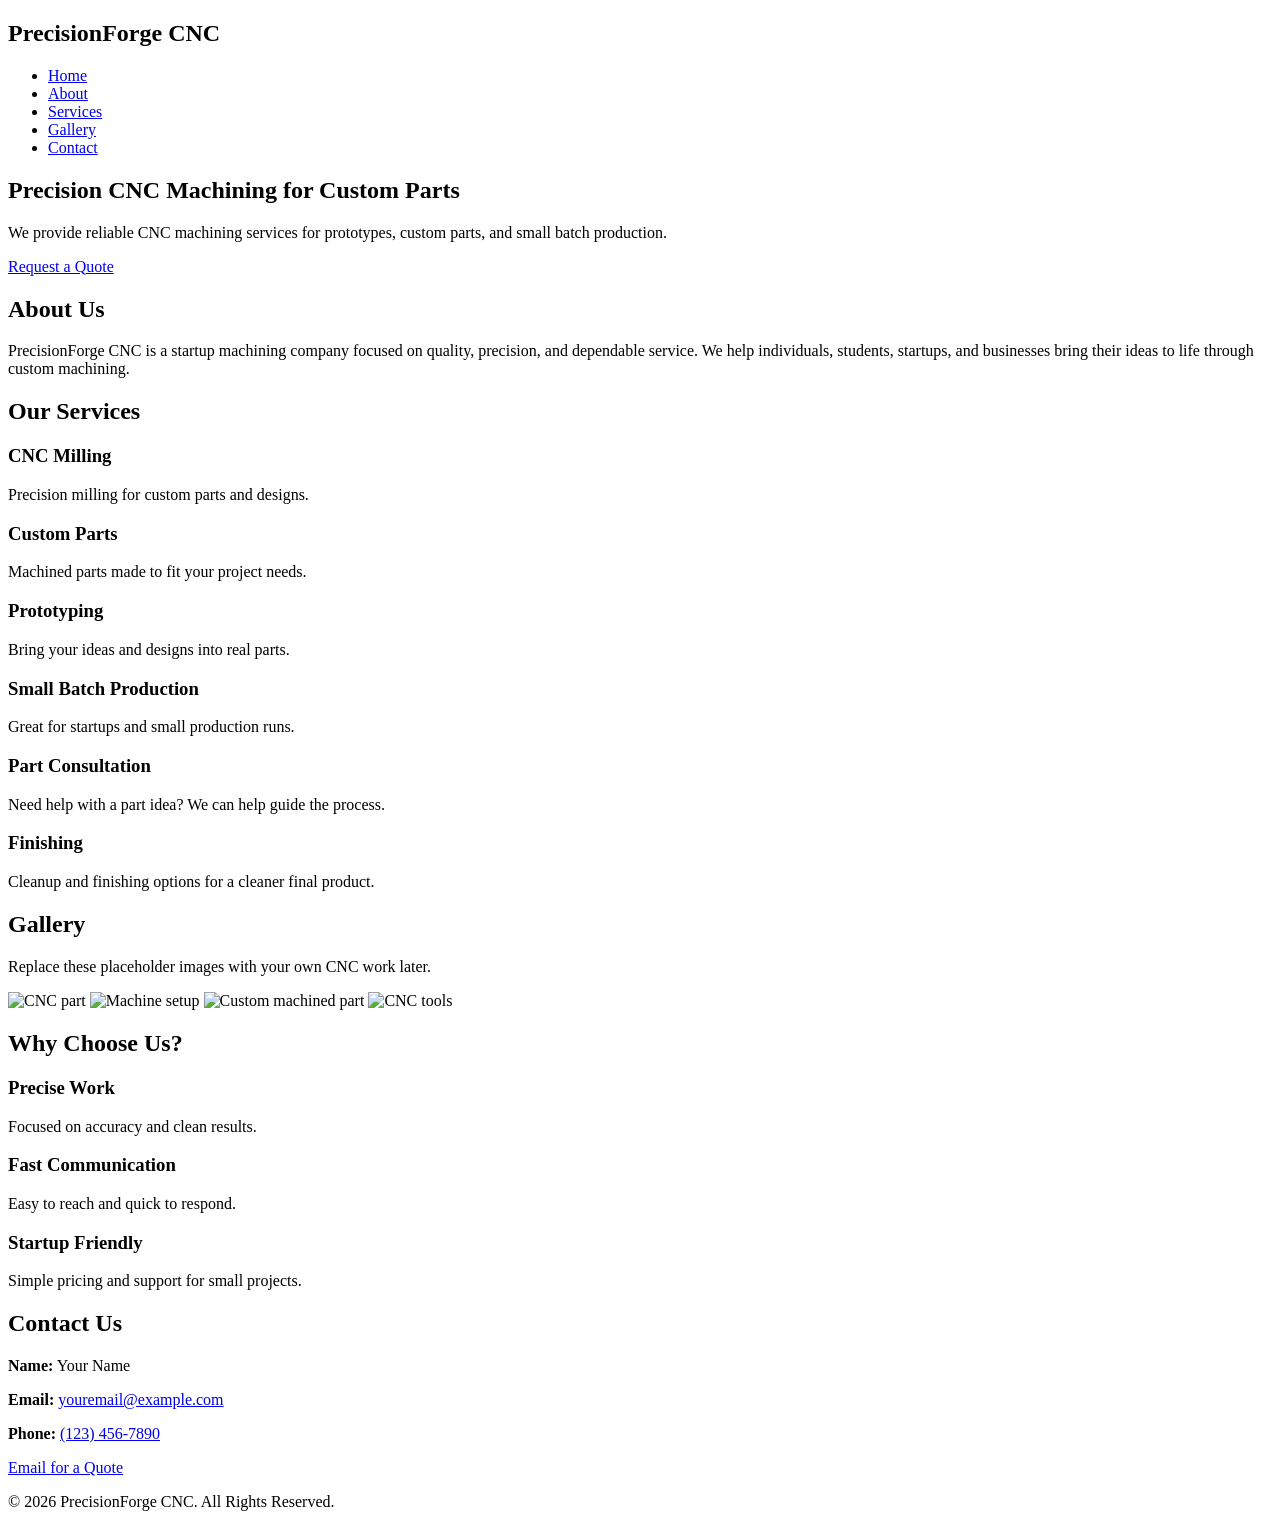
==== index.html @ f422da26 "Update index.html" ====
<!DOCTYPE html>
<html lang="en">
<head>
  <meta charset="UTF-8" />
  <meta name="viewport" content="width=device-width, initial-scale=1.0" />
  <title>PrecisionForge CNC</title>
  <link rel="stylesheet" href="style.css" />
</head>
<body>

  <header>
    <nav class="navbar">
      <h1 class="logo">PrecisionForge CNC</h1>

      <ul class="nav-links">
        <li><a href="#home">Home</a></li>
        <li><a href="#about">About</a></li>
        <li><a href="#services">Services</a></li>
        <li><a href="#gallery">Gallery</a></li>
        <li><a href="#contact">Contact</a></li>
      </ul>
    </nav>
  </header>

  <section id="home" class="hero">
    <div class="hero-text">
      <h2>Precision CNC Machining for Custom Parts</h2>
      <p>
        We provide reliable CNC machining services for prototypes, custom parts,
        and small batch production.
      </p>
      <a href="#contact" class="btn">Request a Quote</a>
    </div>
  </section>

  <section id="about" class="section">
    <h2>About Us</h2>
    <p>
      PrecisionForge CNC is a startup machining company focused on quality,
      precision, and dependable service. We help individuals, students,
      startups, and businesses bring their ideas to life through custom machining.
    </p>
  </section>

  <section id="services" class="section">
    <h2>Our Services</h2>

    <div class="cards">
      <div class="card">
        <h3>CNC Milling</h3>
        <p>Precision milling for custom parts and designs.</p>
      </div>

      <div class="card">
        <h3>Custom Parts</h3>
        <p>Machined parts made to fit your project needs.</p>
      </div>

      <div class="card">
        <h3>Prototyping</h3>
        <p>Bring your ideas and designs into real parts.</p>
      </div>

      <div class="card">
        <h3>Small Batch Production</h3>
        <p>Great for startups and small production runs.</p>
      </div>

      <div class="card">
        <h3>Part Consultation</h3>
        <p>Need help with a part idea? We can help guide the process.</p>
      </div>

      <div class="card">
        <h3>Finishing</h3>
        <p>Cleanup and finishing options for a cleaner final product.</p>
      </div>
    </div>
  </section>

  <section id="gallery" class="section">
    <h2>Gallery</h2>
    <p class="gallery-note">Replace these placeholder images with your own CNC work later.</p>

    <div class="gallery">
      <img src="images/sample1.jpg" alt="CNC part" />
      <img src="images/sample2.jpg" alt="Machine setup" />
      <img src="images/sample3.jpg" alt="Custom machined part" />
      <img src="images/sample4.jpg" alt="CNC tools" />
    </div>
  </section>

  <section class="section why">
    <h2>Why Choose Us?</h2>

    <div class="cards">
      <div class="card">
        <h3>Precise Work</h3>
        <p>Focused on accuracy and clean results.</p>
      </div>

      <div class="card">
        <h3>Fast Communication</h3>
        <p>Easy to reach and quick to respond.</p>
      </div>

      <div class="card">
        <h3>Startup Friendly</h3>
        <p>Simple pricing and support for small projects.</p>
      </div>
    </div>
  </section>

  <section id="contact" class="section contact">
    <h2>Contact Us</h2>

    <p><strong>Name:</strong> Your Name</p>
    <p><strong>Email:</strong> <a href="mailto:youremail@example.com">youremail@example.com</a></p>
    <p><strong>Phone:</strong> <a href="tel:1234567890">(123) 456-7890</a></p>

    <a class="btn" href="mailto:youremail@example.com?subject=CNC Machining Quote Request">
      Email for a Quote
    </a>
  </section>

  <footer>
    <p>&copy; 2026 PrecisionForge CNC. All Rights Reserved.</p>
  </footer>

  <script src="script.js"></script>
</body>
</html>
---- style.css ----
console.log('PrecisionForge CNC website loaded successfully.');
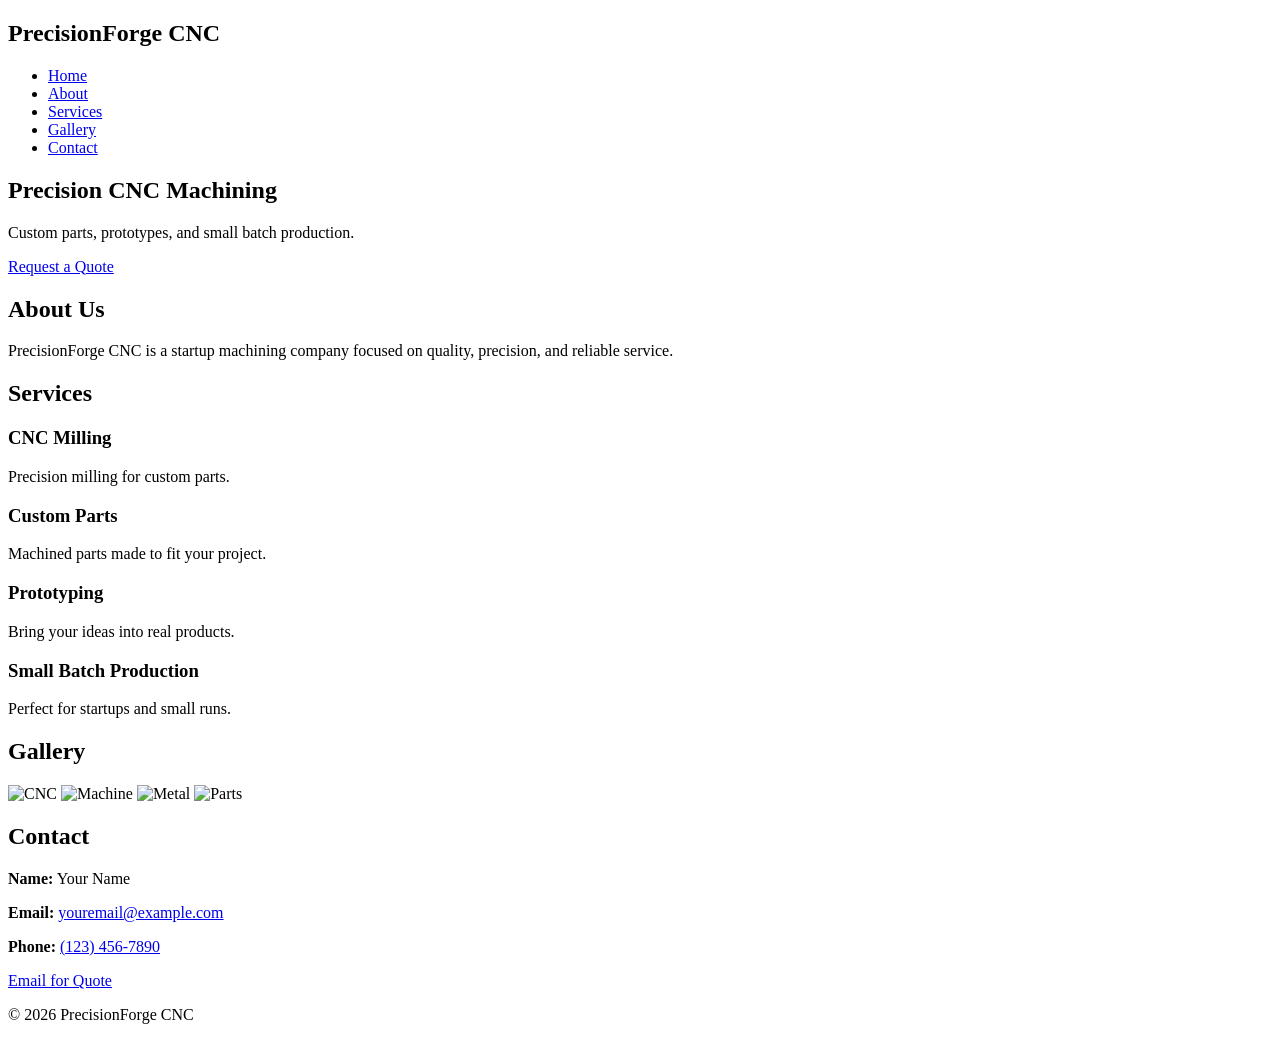
==== commit e0f357a5: "Update index.html" ====
--- a/index.html
+++ b/index.html
@@ -2,17 +2,17 @@
 <html lang="en">
 <head>
   <meta charset="UTF-8" />
-  <meta name="viewport" content="width=device-width, initial-scale=1.0" />
+  <meta name="viewport" content="width=device-width, initial-scale=1.0"/>
   <title>PrecisionForge CNC</title>
-  <link rel="stylesheet" href="style.css" />
+  <link rel="stylesheet" href="style.css"/>
 </head>
 <body>
 
   <header>
-    <nav class="navbar">
-      <h1 class="logo">PrecisionForge CNC</h1>
+    <nav>
+      <h1>PrecisionForge CNC</h1>
 
-      <ul class="nav-links">
+      <ul>
         <li><a href="#home">Home</a></li>
         <li><a href="#about">About</a></li>
         <li><a href="#services">Services</a></li>
@@ -23,110 +23,100 @@
   </header>
 
   <section id="home" class="hero">
-    <div class="hero-text">
-      <h2>Precision CNC Machining for Custom Parts</h2>
+    <div>
+      <h2>Precision CNC Machining</h2>
+
       <p>
-        We provide reliable CNC machining services for prototypes, custom parts,
-        and small batch production.
+        Custom parts, prototypes, and small batch production.
       </p>
-      <a href="#contact" class="btn">Request a Quote</a>
+
+      <a href="#contact" class="button">Request a Quote</a>
     </div>
   </section>
 
   <section id="about" class="section">
     <h2>About Us</h2>
+
     <p>
-      PrecisionForge CNC is a startup machining company focused on quality,
-      precision, and dependable service. We help individuals, students,
-      startups, and businesses bring their ideas to life through custom machining.
+      PrecisionForge CNC is a startup machining company focused on
+      quality, precision, and reliable service.
     </p>
   </section>
 
   <section id="services" class="section">
-    <h2>Our Services</h2>
+    <h2>Services</h2>
 
     <div class="cards">
+
       <div class="card">
         <h3>CNC Milling</h3>
-        <p>Precision milling for custom parts and designs.</p>
+        <p>Precision milling for custom parts.</p>
       </div>
 
       <div class="card">
         <h3>Custom Parts</h3>
-        <p>Machined parts made to fit your project needs.</p>
+        <p>Machined parts made to fit your project.</p>
       </div>
 
       <div class="card">
         <h3>Prototyping</h3>
-        <p>Bring your ideas and designs into real parts.</p>
+        <p>Bring your ideas into real products.</p>
       </div>
 
       <div class="card">
         <h3>Small Batch Production</h3>
-        <p>Great for startups and small production runs.</p>
+        <p>Perfect for startups and small runs.</p>
       </div>
 
-      <div class="card">
-        <h3>Part Consultation</h3>
-        <p>Need help with a part idea? We can help guide the process.</p>
-      </div>
-
-      <div class="card">
-        <h3>Finishing</h3>
-        <p>Cleanup and finishing options for a cleaner final product.</p>
-      </div>
     </div>
   </section>
 
   <section id="gallery" class="section">
     <h2>Gallery</h2>
-    <p class="gallery-note">Replace these placeholder images with your own CNC work later.</p>
 
     <div class="gallery">
-      <img src="images/sample1.jpg" alt="CNC part" />
-      <img src="images/sample2.jpg" alt="Machine setup" />
-      <img src="images/sample3.jpg" alt="Custom machined part" />
-      <img src="images/sample4.jpg" alt="CNC tools" />
+      <img src="https://images.unsplash.com/photo-1565043666747-69f6646db940?q=80&w=1200&auto=format&fit=crop" alt="CNC">
+
+      <img src="https://images.unsplash.com/photo-1509391366360-2e959784a276?q=80&w=1200&auto=format&fit=crop" alt="Machine">
+
+      <img src="https://images.unsplash.com/photo-1517048676732-d65bc937f952?q=80&w=1200&auto=format&fit=crop" alt="Metal">
+
+      <img src="https://images.unsplash.com/photo-1520607162513-77705c0f0d4a?q=80&w=1200&auto=format&fit=crop" alt="Parts">
     </div>
   </section>
 
-  <section class="section why">
-    <h2>Why Choose Us?</h2>
-
-    <div class="cards">
-      <div class="card">
-        <h3>Precise Work</h3>
-        <p>Focused on accuracy and clean results.</p>
-      </div>
-
-      <div class="card">
-        <h3>Fast Communication</h3>
-        <p>Easy to reach and quick to respond.</p>
-      </div>
-
-      <div class="card">
-        <h3>Startup Friendly</h3>
-        <p>Simple pricing and support for small projects.</p>
-      </div>
-    </div>
-  </section>
-
-  <section id="contact" class="section contact">
-    <h2>Contact Us</h2>
+  <section id="contact" class="section">
+    <h2>Contact</h2>
 
     <p><strong>Name:</strong> Your Name</p>
-    <p><strong>Email:</strong> <a href="mailto:youremail@example.com">youremail@example.com</a></p>
-    <p><strong>Phone:</strong> <a href="tel:1234567890">(123) 456-7890</a></p>
 
-    <a class="btn" href="mailto:youremail@example.com?subject=CNC Machining Quote Request">
-      Email for a Quote
+    <p>
+      <strong>Email:</strong>
+      <a href="mailto:youremail@example.com">
+        youremail@example.com
+      </a>
+    </p>
+
+    <p>
+      <strong>Phone:</strong>
+      <a href="tel:1234567890">
+        (123) 456-7890
+      </a>
+    </p>
+
+    <a
+      class="button"
+      href="mailto:youremail@example.com?subject=CNC Quote"
+    >
+      Email for Quote
     </a>
   </section>
 
   <footer>
-    <p>&copy; 2026 PrecisionForge CNC. All Rights Reserved.</p>
+    <p>© 2026 PrecisionForge CNC</p>
   </footer>
 
   <script src="script.js"></script>
+
 </body>
 </html>
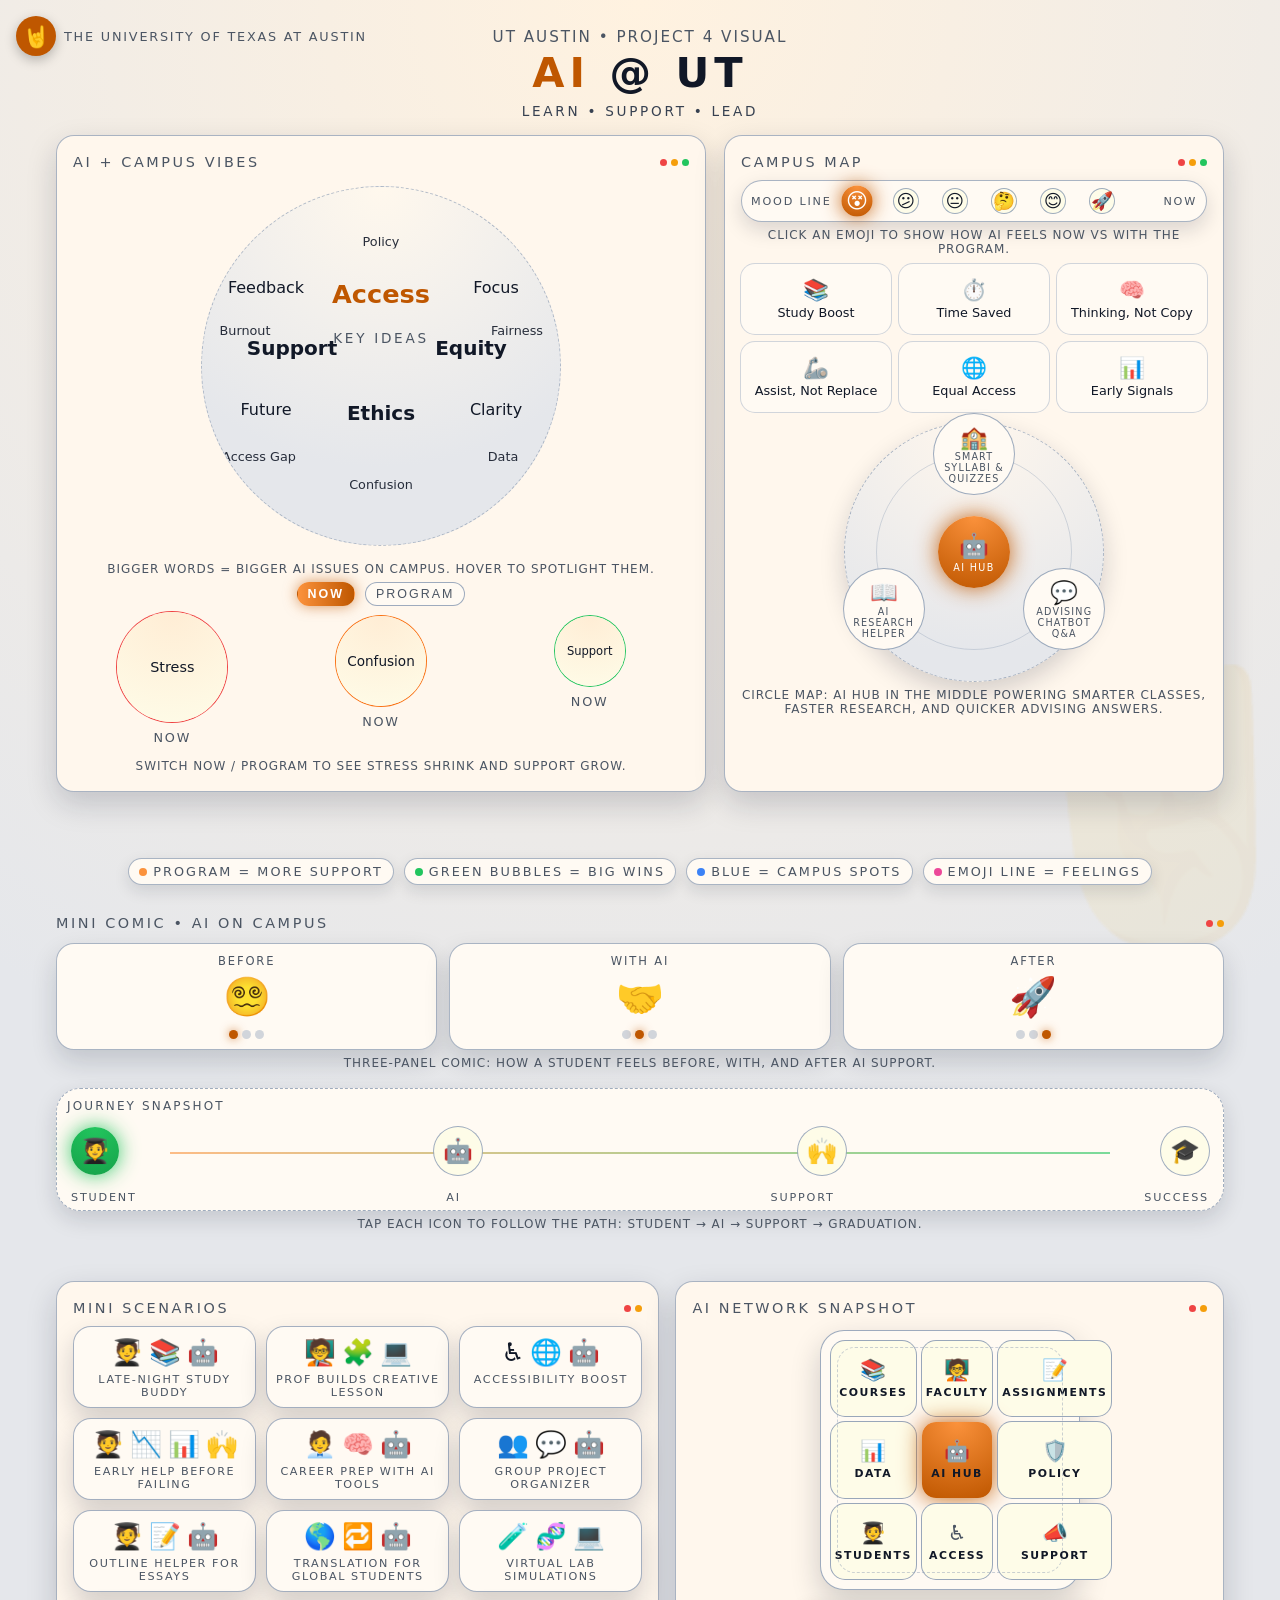
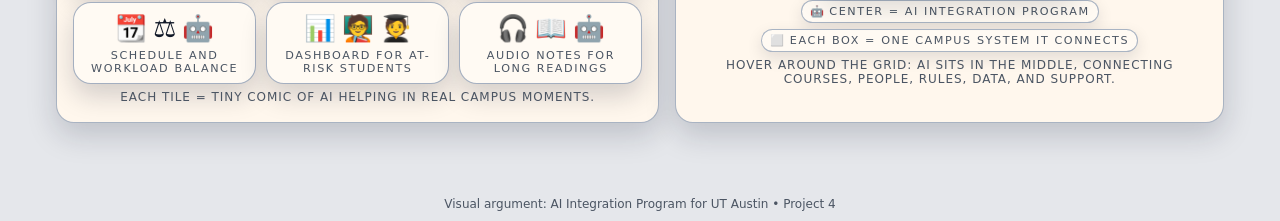
==== commit e08f385b: "Update index.html" ====
--- a/index.html
+++ b/index.html
@@ -1,122 +1,1436 @@
-<!DOCTYPE html>
-<html lang="en">
-<head>
-  <meta charset="UTF-8" />
-  <meta name="viewport" content="width=device-width, initial-scale=1.0"/>
-  <title>PrecisionForge CNC</title>
-  <link rel="stylesheet" href="style.css"/>
-</head>
-<body>
-
-  <header>
-    <nav>
-      <h1>PrecisionForge CNC</h1>
-
-      <ul>
-        <li><a href="#home">Home</a></li>
-        <li><a href="#about">About</a></li>
-        <li><a href="#services">Services</a></li>
-        <li><a href="#gallery">Gallery</a></li>
-        <li><a href="#contact">Contact</a></li>
-      </ul>
-    </nav>
-  </header>
-
-  <section id="home" class="hero">
-    <div>
-      <h2>Precision CNC Machining</h2>
-
-      <p>
-        Custom parts, prototypes, and small batch production.
-      </p>
-
-      <a href="#contact" class="button">Request a Quote</a>
-    </div>
-  </section>
-
-  <section id="about" class="section">
-    <h2>About Us</h2>
-
-    <p>
-      PrecisionForge CNC is a startup machining company focused on
-      quality, precision, and reliable service.
-    </p>
-  </section>
-
-  <section id="services" class="section">
-    <h2>Services</h2>
-
-    <div class="cards">
-
-      <div class="card">
-        <h3>CNC Milling</h3>
-        <p>Precision milling for custom parts.</p>
-      </div>
-
-      <div class="card">
-        <h3>Custom Parts</h3>
-        <p>Machined parts made to fit your project.</p>
-      </div>
-
-      <div class="card">
-        <h3>Prototyping</h3>
-        <p>Bring your ideas into real products.</p>
-      </div>
-
-      <div class="card">
-        <h3>Small Batch Production</h3>
-        <p>Perfect for startups and small runs.</p>
-      </div>
-
-    </div>
-  </section>
-
-  <section id="gallery" class="section">
-    <h2>Gallery</h2>
-
-    <div class="gallery">
-      <img src="https://images.unsplash.com/photo-1565043666747-69f6646db940?q=80&w=1200&auto=format&fit=crop" alt="CNC">
-
-      <img src="https://images.unsplash.com/photo-1509391366360-2e959784a276?q=80&w=1200&auto=format&fit=crop" alt="Machine">
-
-      <img src="https://images.unsplash.com/photo-1517048676732-d65bc937f952?q=80&w=1200&auto=format&fit=crop" alt="Metal">
-
-      <img src="https://images.unsplash.com/photo-1520607162513-77705c0f0d4a?q=80&w=1200&auto=format&fit=crop" alt="Parts">
-    </div>
-  </section>
-
-  <section id="contact" class="section">
-    <h2>Contact</h2>
-
-    <p><strong>Name:</strong> Your Name</p>
-
-    <p>
-      <strong>Email:</strong>
-      <a href="mailto:youremail@example.com">
-        youremail@example.com
-      </a>
-    </p>
-
-    <p>
-      <strong>Phone:</strong>
-      <a href="tel:1234567890">
-        (123) 456-7890
-      </a>
-    </p>
-
-    <a
-      class="button"
-      href="mailto:youremail@example.com?subject=CNC Quote"
-    >
-      Email for Quote
-    </a>
-  </section>
-
-  <footer>
-    <p>© 2026 PrecisionForge CNC</p>
-  </footer>
-
-  <script src="script.js"></script>
-
-</body>
-</html>
+<!DOCTYPE html>
+<html lang="en">
+<head>
+  <meta charset="UTF-8" />
+  <title>AI @ UT Austin – Visual Board</title>
+  <meta name="viewport" content="width=device-width, initial-scale=1.0" />
+
+  <style>
+    :root {
+      --burnt: #bf5700;
+      --accent: #ffb347;
+      --bg: #e5e7eb;
+      --card: #fff7ed;
+      --text: #111827;
+      --muted: #4b5563;
+    }
+
+    * {
+      box-sizing: border-box;
+    }
+
+    body {
+      margin: 0;
+      font-family: system-ui, -apple-system, BlinkMacSystemFont, "Segoe UI", sans-serif;
+      background:
+        radial-gradient(circle at top, #fff2e0, #e5e7eb 60%);
+      color: var(--text);
+      min-height: 100vh;
+      position: relative;
+      overflow-x: hidden;
+    }
+
+    /* Big faint longhorn in the background */
+    body::before {
+      content: "🤘";
+      position: fixed;
+      right: -40px;
+      bottom: -60px;
+      font-size: 260px;
+      color: rgba(191, 87, 0, 0.08);
+      z-index: -1;
+      pointer-events: none;
+    }
+
+    header {
+      text-align: center;
+      padding: 24px 16px 16px;
+      position: relative;
+    }
+
+    header h1 {
+      margin: 0;
+      font-size: 2.6rem;
+      letter-spacing: 0.12em;
+      text-transform: uppercase;
+      color: #111827;
+    }
+
+    header h1 span {
+      color: var(--burnt);
+    }
+
+    header p {
+      margin: 4px 0 2px;
+      font-size: 0.95rem;
+      color: var(--muted);
+      letter-spacing: 0.13em;
+      text-transform: uppercase;
+    }
+
+    .tagline {
+      margin-top: 6px;
+      font-size: 0.85rem;
+      text-transform: uppercase;
+      letter-spacing: 0.2em;
+      color: #374151;
+    }
+
+    .ut-logo {
+      position: absolute;
+      left: 16px;
+      top: 16px;
+      display: flex;
+      align-items: center;
+      gap: 8px;
+    }
+
+    .ut-logo-circle {
+      width: 40px;
+      height: 40px;
+      border-radius: 999px;
+      background: var(--burnt);
+      display: flex;
+      align-items: center;
+      justify-content: center;
+      color: #ffffff;
+      font-weight: 800;
+      font-size: 1.3rem;
+      box-shadow: 0 4px 12px rgba(0,0,0,0.25);
+    }
+
+    .ut-longhorn-icon {
+      line-height: 1;
+      transform: translateY(1px);
+    }
+
+    .ut-logo-text {
+      font-size: 0.8rem;
+      text-transform: uppercase;
+      letter-spacing: 0.14em;
+      color: #4b5563;
+    }
+
+    /* If you have an actual UT Longhorn logo image, replace the circle with:
+       <img src="ut-longhorn.png" alt="UT Austin Longhorn logo" style="height:40px;" />
+    */
+
+    .layout {
+      max-width: 1200px;
+      margin: 0 auto 32px;
+      padding: 0 16px 24px;
+      display: grid;
+      grid-template-columns: 1.3fr 1fr;
+      gap: 18px;
+    }
+
+    @media (max-width: 900px) {
+      .layout {
+        grid-template-columns: 1fr;
+      }
+    }
+
+    .panel {
+      background: var(--card);
+      border-radius: 18px;
+      padding: 18px 16px 18px;
+      border: 1px solid rgba(148, 163, 184, 0.8);
+      box-shadow: 0 12px 30px rgba(15, 23, 42, 0.18);
+    }
+
+    .panel-title {
+      display: flex;
+      align-items: center;
+      justify-content: space-between;
+      margin-bottom: 10px;
+      font-size: 0.9rem;
+      text-transform: uppercase;
+      letter-spacing: 0.18em;
+      color: var(--muted);
+    }
+
+    .dot-row {
+      display: flex;
+      gap: 4px;
+    }
+
+    .dot {
+      width: 7px;
+      height: 7px;
+      border-radius: 999px;
+      background: #d1d5db;
+    }
+
+    .dot:nth-child(1) { background: #ef4444; }
+    .dot:nth-child(2) { background: #f59e0b; }
+    .dot:nth-child(3) { background: #22c55e; }
+
+    .hint {
+      margin-top: 6px;
+      font-size: 0.75rem;
+      color: var(--muted);
+      text-align: center;
+      letter-spacing: 0.08em;
+      text-transform: uppercase;
+    }
+
+    /* MAIN WORD CLOUD CIRCLE */
+    .cloud-wrapper {
+      display: flex;
+      justify-content: center;
+      align-items: center;
+      padding: 6px 4px 10px;
+    }
+
+    .cloud-circle {
+      width: 360px;
+      height: 360px;
+      max-width: 100%;
+      border-radius: 50%;
+      background: radial-gradient(circle at top, #fff8ed, #e5e7eb 70%);
+      border: 1px dashed rgba(148, 163, 184, 0.7);
+      position: relative;
+      overflow: hidden;
+    }
+
+    .cloud-label {
+      position: absolute;
+      inset: 40% 25%;
+      text-align: center;
+      font-size: 0.85rem;
+      text-transform: uppercase;
+      letter-spacing: 0.2em;
+      color: var(--muted);
+      pointer-events: none;
+    }
+
+    .cloud-word {
+      position: absolute;
+      transform: translate(-50%, -50%);
+      color: #111827;
+      transition: transform 0.18s ease, color 0.18s ease, text-shadow 0.18s ease;
+      white-space: nowrap;
+      cursor: pointer;
+      will-change: transform;
+    }
+
+    .cloud-word:hover {
+      transform: translate(-50%, -50%) scale(1.2);
+      color: var(--burnt);
+      text-shadow: 0 0 8px rgba(191, 87, 0, 0.5);
+    }
+
+    .cw-1 { font-size: 0.8rem; opacity: 0.9; }
+    .cw-2 { font-size: 1rem; font-weight: 500; }
+    .cw-3 { font-size: 1.25rem; font-weight: 700; }
+    .cw-4 { font-size: 1.6rem; font-weight: 800; color: var(--burnt); }
+
+    /* BUBBLE CLUSTER */
+    .bubbles {
+      display: grid;
+      grid-template-columns: repeat(3, minmax(0, 1fr));
+      gap: 10px;
+      margin-top: 4px;
+    }
+
+    .bubble {
+      display: flex;
+      flex-direction: column;
+      align-items: center;
+      gap: 8px;
+      padding: 6px 4px 4px;
+    }
+
+    .bubble-circle {
+      border-radius: 999px;
+      display: flex;
+      align-items: center;
+      justify-content: center;
+      font-size: 0.85rem;
+      text-align: center;
+      padding: 8px;
+      box-shadow: 0 0 0 1px rgba(148, 163, 184, 0.9);
+      background: radial-gradient(circle at top, #ffedd5, #fefce8);
+      transition: transform 0.18s ease, box-shadow 0.18s ease, background 0.18s ease;
+      color: #111827;
+    }
+
+    .bubble-circle span {
+      max-width: 80px;
+    }
+
+    .bubble-label {
+      font-size: 0.8rem;
+      text-transform: uppercase;
+      letter-spacing: 0.14em;
+      color: var(--muted);
+    }
+
+    .bubble.big {
+      transform: translateY(-4px);
+    }
+
+    .bubble.big .bubble-circle {
+      width: 110px;
+      height: 110px;
+      font-size: 0.9rem;
+    }
+
+    .bubble.med .bubble-circle {
+      width: 90px;
+      height: 90px;
+    }
+
+    .bubble.small .bubble-circle {
+      width: 70px;
+      height: 70px;
+      font-size: 0.72rem;
+    }
+
+    .bubble-circle:hover {
+      transform: scale(1.06);
+      box-shadow: 0 0 24px rgba(191, 87, 0, 0.5);
+      background: radial-gradient(circle at top, #fed7aa, #ffffff);
+    }
+
+    /* TOGGLE BAR (NOW / FUTURE) */
+    .toggle-bar {
+      display: flex;
+      justify-content: center;
+      gap: 10px;
+      margin-top: 6px;
+    }
+
+    .toggle-btn {
+      border-radius: 999px;
+      border: 1px solid rgba(148, 163, 184, 0.9);
+      padding: 4px 10px;
+      font-size: 0.78rem;
+      text-transform: uppercase;
+      letter-spacing: 0.16em;
+      background: #fffaf3;
+      color: var(--muted);
+      cursor: pointer;
+    }
+
+    .toggle-btn.active {
+      background: linear-gradient(to right, #fb923c, var(--burnt));
+      border-color: transparent;
+      color: #ffffff;
+      font-weight: 600;
+      box-shadow: 0 0 14px rgba(191,87,0,0.6);
+    }
+
+    /* EMOJI STRIP (MOOD LINE) */
+    .mood-strip {
+      margin-top: 10px;
+      padding: 7px 9px;
+      border-radius: 999px;
+      background: #fffaf3;
+      border: 1px solid rgba(148, 163, 184, 0.8);
+      display: flex;
+      justify-content: space-between;
+      align-items: center;
+      gap: 6px;
+      font-size: 1.1rem;
+      box-shadow: 0 8px 20px rgba(15,23,42,0.15);
+    }
+
+    .mood-label {
+      font-size: 0.7rem;
+      text-transform: uppercase;
+      letter-spacing: 0.16em;
+      color: var(--muted);
+    }
+
+    .mood-timeline {
+      flex: 1;
+      display: flex;
+      justify-content: space-between;
+      align-items: center;
+      gap: 4px;
+      padding: 0 6px;
+    }
+
+    .mood-dot {
+      width: 26px;
+      height: 26px;
+      border-radius: 999px;
+      background: #fefce8;
+      display: flex;
+      align-items: center;
+      justify-content: center;
+      box-shadow: inset 0 0 0 1px rgba(148, 163, 184, 0.9);
+      cursor: pointer;
+      transition: transform 0.16s ease, box-shadow 0.16s ease, background 0.16s ease;
+    }
+
+    .mood-dot.active {
+      background: radial-gradient(circle at top, #fb923c, var(--burnt));
+      box-shadow: 0 0 16px rgba(191, 87, 0, 0.9);
+      transform: scale(1.2);
+      color: #ffffff;
+    }
+
+    .mood-tag {
+      font-size: 0.7rem;
+      text-transform: uppercase;
+      letter-spacing: 0.16em;
+      color: var(--muted);
+      min-width: 70px;
+      text-align: right;
+    }
+
+    /* TILE GRID (USES) */
+    .tile-grid {
+      display: grid;
+      grid-template-columns: repeat(3, minmax(0, 1fr));
+      gap: 8px;
+      margin-top: 8px;
+    }
+
+    .tile {
+      background: #fffaf3;
+      border-radius: 14px;
+      min-height: 70px;
+      box-shadow: 0 0 0 1px rgba(209, 213, 219, 1);
+      display: flex;
+      flex-direction: column;
+      align-items: center;
+      justify-content: center;
+      font-size: 0.8rem;
+      text-align: center;
+      padding: 6px;
+      cursor: pointer;
+      transition: transform 0.16s ease, box-shadow 0.16s ease, background 0.16s ease, border-color 0.16s ease;
+      color: #111827;
+    }
+
+    .tile-emoji {
+      font-size: 1.3rem;
+      margin-bottom: 3px;
+    }
+
+    .tile:hover {
+      transform: translateY(-4px);
+      box-shadow: 0 0 20px rgba(191, 87, 0, 0.4);
+      border-color: var(--burnt);
+      background: #ffedd5;
+    }
+
+    /* CAMPUS CIRCLE MAP */
+    .campus-circle-wrap {
+      margin-top: 10px;
+      display: flex;
+      justify-content: center;
+      align-items: center;
+    }
+
+    .campus-circle {
+      width: 260px;
+      height: 260px;
+      border-radius: 50%;
+      position: relative;
+      background: radial-gradient(circle at top, #fff7ed, #e5e7eb 80%);
+      border: 1px dashed rgba(148, 163, 184, 0.8);
+      box-shadow: 0 10px 24px rgba(15, 23, 42, 0.18);
+    }
+
+    .campus-center {
+      position: absolute;
+      left: 50%;
+      top: 50%;
+      transform: translate(-50%, -50%);
+      width: 72px;
+      height: 72px;
+      border-radius: 999px;
+      background: radial-gradient(circle at top, #fb923c, var(--burnt));
+      box-shadow: 0 0 22px rgba(191, 87, 0, 0.9);
+      display: flex;
+      flex-direction: column;
+      align-items: center;
+      justify-content: center;
+      gap: 2px;
+      font-size: 1.5rem;
+      color: #ffffff;
+      text-align: center;
+    }
+
+    .campus-center-label {
+      font-size: 0.6rem;
+      text-transform: uppercase;
+      letter-spacing: 0.14em;
+    }
+
+    .campus-node {
+      position: absolute;
+      width: 80px;
+      height: 80px;
+      border-radius: 999px;
+      background: #fffaf3;
+      box-shadow: 0 0 0 1px rgba(148, 163, 184, 0.9);
+      display: flex;
+      flex-direction: column;
+      align-items: center;
+      justify-content: center;
+      font-size: 1.4rem;
+      color: #111827;
+      text-align: center;
+      padding: 2px;
+      cursor: pointer;
+      transition: transform 0.18s ease, box-shadow 0.18s ease, background 0.18s ease, border-color 0.18s ease;
+    }
+
+    .campus-node-label {
+      font-size: 0.6rem;
+      text-transform: uppercase;
+      letter-spacing: 0.12em;
+      color: #4b5563;
+    }
+
+    .campus-node:hover {
+      transform: translate(-50%, -50%) scale(1.06);
+      box-shadow: 0 0 18px rgba(59, 130, 246, 0.6);
+      background: #eff6ff;
+      border-color: #3b82f6;
+    }
+
+    .campus-node[data-spot="classes"] {
+      left: 50%;
+      top: 12%;
+      transform: translate(-50%, -50%);
+    }
+
+    .campus-node[data-spot="library"] {
+      left: 15%;
+      top: 72%;
+      transform: translate(-50%, -50%);
+    }
+
+    .campus-node[data-spot="advising"] {
+      left: 85%;
+      top: 72%;
+      transform: translate(-50%, -50%);
+    }
+
+    .campus-ring {
+      position: absolute;
+      inset: 12%;
+      border-radius: 50%;
+      border: 1px solid rgba(148, 163, 184, 0.55);
+      pointer-events: none;
+      opacity: 0.7;
+    }
+
+    /* BOTTOM BAND (LEGEND) */
+    .legend-band {
+      max-width: 1200px;
+      margin: 0 auto 18px;
+      padding: 10px 16px 8px;
+    }
+
+    .legend-row {
+      display: flex;
+      flex-wrap: wrap;
+      gap: 10px;
+      justify-content: center;
+      font-size: 0.8rem;
+      color: var(--muted);
+      text-transform: uppercase;
+      letter-spacing: 0.16em;
+    }
+
+    .legend-pill {
+      border-radius: 999px;
+      border: 1px solid rgba(148, 163, 184, 0.8);
+      padding: 5px 10px;
+      display: flex;
+      align-items: center;
+      gap: 6px;
+      background: #fffaf3;
+      box-shadow: 0 6px 16px rgba(15,23,42,0.12);
+    }
+
+    .legend-dot {
+      width: 8px;
+      height: 8px;
+      border-radius: 999px;
+    }
+
+    .legend-dot.orange {
+      background: #fb923c;
+    }
+
+    .legend-dot.green {
+      background: #22c55e;
+    }
+
+    .legend-dot.blue {
+      background: #3b82f6;
+    }
+
+    .legend-dot.pink {
+      background: #ec4899;
+    }
+
+    /* COMIC + FLOW SECTION */
+    .visual-section {
+      max-width: 1200px;
+      margin: 0 auto 26px;
+      padding: 4px 16px 24px;
+    }
+
+    .comic-row {
+      display: grid;
+      grid-template-columns: repeat(3, minmax(0, 1fr));
+      gap: 12px;
+      margin-top: 12px;
+    }
+
+    @media (max-width: 800px) {
+      .comic-row {
+        grid-template-columns: 1fr;
+      }
+    }
+
+    .comic-panel {
+      background: #fffaf3;
+      border-radius: 18px;
+      border: 1px solid rgba(148, 163, 184, 0.8);
+      padding: 10px 8px 10px;
+      box-shadow: 0 12px 26px rgba(15, 23, 42, 0.16);
+      display: flex;
+      flex-direction: column;
+      align-items: center;
+      gap: 6px;
+      cursor: pointer;
+      transition: transform 0.2s ease, box-shadow 0.2s ease, border-color 0.2s ease, background 0.2s ease;
+    }
+
+    .comic-panel:hover {
+      transform: translateY(-6px);
+      box-shadow: 0 18px 40px rgba(191, 87, 0, 0.4);
+      border-color: var(--burnt);
+      background: #ffedd5;
+    }
+
+    .comic-label {
+      font-size: 0.72rem;
+      text-transform: uppercase;
+      letter-spacing: 0.16em;
+      color: var(--muted);
+    }
+
+    .comic-emoji {
+      font-size: 2.4rem;
+    }
+
+    .comic-dots {
+      display: flex;
+      gap: 4px;
+      margin-top: 4px;
+    }
+
+    .comic-dot {
+      width: 9px;
+      height: 9px;
+      border-radius: 999px;
+      background: #d1d5db;
+    }
+
+    .comic-panel[data-scene="before"] .comic-dot:nth-child(1),
+    .comic-panel[data-scene="with"] .comic-dot:nth-child(2),
+    .comic-panel[data-scene="after"] .comic-dot:nth-child(3) {
+      background: var(--burnt);
+      box-shadow: 0 0 10px rgba(191, 87, 0, 0.7);
+    }
+
+    /* FLOW PATH */
+    .flow-path {
+      margin-top: 18px;
+      padding: 10px 10px 6px;
+      border-radius: 24px;
+      border: 1px dashed rgba(148, 163, 184, 0.9);
+      display: flex;
+      flex-direction: column;
+      gap: 10px;
+      background: #fffaf3;
+      box-shadow: 0 8px 22px rgba(15,23,42,0.15);
+    }
+
+    .flow-label {
+      font-size: 0.75rem;
+      text-transform: uppercase;
+      letter-spacing: 0.18em;
+      color: var(--muted);
+    }
+
+    .flow-track {
+      display: flex;
+      align-items: center;
+      justify-content: space-between;
+      gap: 8px;
+      position: relative;
+      padding: 4px 4px 6px;
+    }
+
+    .flow-line {
+      position: absolute;
+      left: 9%;
+      right: 9%;
+      top: 50%;
+      height: 2px;
+      background: linear-gradient(to right, #fb923c, #22c55e);
+      opacity: 0.6;
+    }
+
+    .flow-node {
+      position: relative;
+      width: 48px;
+      height: 48px;
+      border-radius: 50%;
+      background: #fefce8;
+      box-shadow: 0 0 0 1px rgba(148, 163, 184, 0.9);
+      display: flex;
+      align-items: center;
+      justify-content: center;
+      font-size: 1.5rem;
+      cursor: pointer;
+      transition: transform 0.18s ease, box-shadow 0.18s ease, background 0.18s ease, border-color 0.18s ease;
+      z-index: 1;
+    }
+
+    .flow-node:hover {
+      transform: translateY(-4px) scale(1.05);
+      box-shadow: 0 0 18px rgba(191, 87, 0, 0.7);
+      background: #fffbeb;
+      border-color: var(--burnt);
+    }
+
+    .flow-node.active {
+      box-shadow: 0 0 20px rgba(34, 197, 94, 0.9);
+      background: radial-gradient(circle at top, #22c55e, #16a34a);
+      color: #ffffff;
+    }
+
+    .flow-tags {
+      display: flex;
+      justify-content: space-between;
+      font-size: 0.7rem;
+      text-transform: uppercase;
+      letter-spacing: 0.16em;
+      color: var(--muted);
+      padding: 0 4px;
+    }
+
+    /* EXTRA SECTION */
+    .extra-section {
+      max-width: 1200px;
+      margin: 0 auto 32px;
+      padding: 0 16px 32px;
+      display: grid;
+      grid-template-columns: 1.1fr 1fr;
+      gap: 16px;
+    }
+
+    @media (max-width: 900px) {
+      .extra-section {
+        grid-template-columns: 1fr;
+      }
+    }
+
+    /* MINI SCENARIO GRID (12 CARDS) */
+    .scenario-grid {
+      margin-top: 10px;
+      display: grid;
+      grid-template-columns: repeat(3, minmax(0, 1fr));
+      gap: 10px;
+    }
+
+    @media (max-width: 900px) {
+      .scenario-grid {
+        grid-template-columns: repeat(2, minmax(0, 1fr));
+      }
+    }
+
+    @media (max-width: 600px) {
+      .scenario-grid {
+        grid-template-columns: 1fr;
+      }
+    }
+
+    .scenario-card {
+      background: #fffaf3;
+      border-radius: 18px;
+      border: 1px solid rgba(148, 163, 184, 0.85);
+      padding: 10px 8px 8px;
+      display: flex;
+      flex-direction: column;
+      align-items: center;
+      gap: 6px;
+      box-shadow: 0 12px 26px rgba(15, 23, 42, 0.18);
+      cursor: pointer;
+      transition: transform 0.18s ease, box-shadow 0.18s ease, border-color 0.18s ease, background 0.18s ease;
+    }
+
+    .scenario-card:hover {
+      transform: translateY(-4px);
+      box-shadow: 0 16px 40px rgba(191, 87, 0, 0.4);
+      border-color: var(--burnt);
+      background: #ffedd5;
+    }
+
+    .scenario-strip {
+      font-size: 1.6rem;
+      display: flex;
+      gap: 6px;
+      align-items: center;
+      justify-content: center;
+    }
+
+    .scenario-caption {
+      font-size: 0.7rem;
+      text-transform: uppercase;
+      letter-spacing: 0.14em;
+      color: var(--muted);
+      text-align: center;
+    }
+
+    /* NETWORK SNAPSHOT */
+    .network-wrap {
+      margin-top: 10px;
+      display: flex;
+      justify-content: center;
+      align-items: center;
+      padding-top: 4px;
+    }
+
+    .network {
+      width: 260px;
+      height: 260px;
+      border-radius: 24px;
+      background: #fffaf3;
+      border: 1px solid rgba(148, 163, 184, 0.9);
+      display: grid;
+      grid-template-columns: repeat(3, 1fr);
+      grid-template-rows: repeat(3, 1fr);
+      gap: 6px;
+      padding: 10px;
+      position: relative;
+      box-shadow: 0 12px 30px rgba(15, 23, 42, 0.2);
+    }
+
+    .network-node {
+      border-radius: 14px;
+      background: #fefce8;
+      box-shadow: 0 0 0 1px rgba(148, 163, 184, 0.95);
+      display: flex;
+      flex-direction: column;
+      align-items: center;
+      justify-content: center;
+      gap: 4px;
+      font-size: 0.75rem;
+      text-align: center;
+      padding: 4px;
+      cursor: pointer;
+      transition: transform 0.18s ease, box-shadow 0.18s ease, background 0.18s ease, border-color 0.18s ease;
+      color: var(--muted);
+    }
+
+    .network-node strong {
+      font-size: 0.68rem;
+      text-transform: uppercase;
+      letter-spacing: 0.14em;
+      color: #111827;
+    }
+
+    .network-node span {
+      font-size: 1.3rem;
+    }
+
+    .network-node.center {
+      background: radial-gradient(circle at top, #fb923c, var(--burnt));
+      box-shadow: 0 0 22px rgba(191, 87, 0, 0.95);
+      color: #ffffff;
+      border-color: transparent;
+    }
+
+    .network-node:hover {
+      transform: translateY(-4px);
+      box-shadow: 0 0 22px rgba(59, 130, 246, 0.75);
+      background: #eff6ff;
+      border-color: #3b82f6;
+    }
+
+    .network-links {
+      position: absolute;
+      inset: 16px;
+      border-radius: 18px;
+      border: 1px dashed rgba(148, 163, 184, 0.7);
+      pointer-events: none;
+      opacity: 0.7;
+    }
+
+    .network-legend {
+      margin-top: 10px;
+      display: flex;
+      flex-wrap: wrap;
+      gap: 6px;
+      justify-content: center;
+      font-size: 0.7rem;
+      text-transform: uppercase;
+      letter-spacing: 0.14em;
+      color: var(--muted);
+    }
+
+    .network-chip {
+      border-radius: 999px;
+      border: 1px solid rgba(148, 163, 184, 0.8);
+      padding: 4px 8px;
+      background: #fffaf3;
+      display: inline-flex;
+      align-items: center;
+      gap: 4px;
+      box-shadow: 0 6px 16px rgba(15,23,42,0.12);
+    }
+
+    footer {
+      text-align: center;
+      padding: 10px;
+      font-size: 0.75rem;
+      color: var(--muted);
+    }
+  </style>
+</head>
+<body>
+<header>
+  <div class="ut-logo">
+    <div class="ut-logo-circle">
+      <span class="ut-longhorn-icon">🤘</span>
+    </div>
+    <div class="ut-logo-text">The University of Texas at Austin</div>
+  </div>
+  <p>UT Austin • Project 4 Visual</p>
+  <h1><span>AI</span> @ UT</h1>
+  <div class="tagline">Learn • Support • Lead</div>
+</header>
+
+<section class="layout">
+  <!-- LEFT: MAIN CLOUD + BUBBLES -->
+  <div class="panel">
+    <div class="panel-title">
+      <span>AI + Campus Vibes</span>
+      <div class="dot-row">
+        <div class="dot"></div>
+        <div class="dot"></div>
+        <div class="dot"></div>
+      </div>
+    </div>
+
+    <div class="cloud-wrapper">
+      <div class="cloud-circle" id="wordCloud">
+        <div class="cloud-label">Key Ideas</div>
+
+        <!-- big center words -->
+        <span class="cloud-word cw-4" data-x="50" data-y="30">Access</span>
+        <span class="cloud-word cw-3" data-x="25" data-y="45">Support</span>
+        <span class="cloud-word cw-3" data-x="75" data-y="45">Equity</span>
+        <span class="cloud-word cw-3" data-x="50" data-y="63">Ethics</span>
+
+        <!-- medium ring -->
+        <span class="cloud-word cw-2" data-x="18" data-y="28">Feedback</span>
+        <span class="cloud-word cw-2" data-x="82" data-y="28">Focus</span>
+        <span class="cloud-word cw-2" data-x="18" data-y="62">Future</span>
+        <span class="cloud-word cw-2" data-x="82" data-y="62">Clarity</span>
+
+        <!-- small words spaced around -->
+        <span class="cloud-word cw-1" data-x="50" data-y="15">Policy</span>
+        <span class="cloud-word cw-1" data-x="12" data-y="40">Burnout</span>
+        <span class="cloud-word cw-1" data-x="88" data-y="40">Fairness</span>
+        <span class="cloud-word cw-1" data-x="16" data-y="75">Access Gap</span>
+        <span class="cloud-word cw-1" data-x="84" data-y="75">Data</span>
+        <span class="cloud-word cw-1" data-x="50" data-y="83">Confusion</span>
+      </div>
+    </div>
+
+    <div class="hint">
+      Bigger words = bigger AI issues on campus. Hover to spotlight them.
+    </div>
+
+    <div class="toggle-bar">
+      <button class="toggle-btn active" data-mode="now">Now</button>
+      <button class="toggle-btn" data-mode="program">Program</button>
+    </div>
+
+    <div class="bubbles" id="bubbleArea"></div>
+
+    <div class="hint">
+      Switch NOW / PROGRAM to see stress shrink and support grow.
+    </div>
+  </div>
+
+  <!-- RIGHT: CAMPUS MAP PANEL WITH EXPLAINED NODES -->
+  <div class="panel">
+    <div class="panel-title">
+      <span>Campus Map</span>
+      <div class="dot-row">
+        <div class="dot"></div>
+        <div class="dot"></div>
+        <div class="dot"></div>
+      </div>
+    </div>
+
+    <div class="mood-strip" id="moodStrip">
+      <div class="mood-label">Mood Line</div>
+      <div class="mood-timeline">
+        <div class="mood-dot active" data-mood="stress">😵</div>
+        <div class="mood-dot" data-mood="confused">😕</div>
+        <div class="mood-dot" data-mood="neutral">😐</div>
+        <div class="mood-dot" data-mood="curious">🤔</div>
+        <div class="mood-dot" data-mood="supported">😊</div>
+        <div class="mood-dot" data-mood="ready">🚀</div>
+      </div>
+      <div class="mood-tag" id="moodTag">Now</div>
+    </div>
+
+    <div class="hint">
+      Click an emoji to show how AI feels now vs with the program.
+    </div>
+
+    <div class="tile-grid">
+      <div class="tile">
+        <div class="tile-emoji">📚</div>
+        <div>Study Boost</div>
+      </div>
+      <div class="tile">
+        <div class="tile-emoji">⏱️</div>
+        <div>Time Saved</div>
+      </div>
+      <div class="tile">
+        <div class="tile-emoji">🧠</div>
+        <div>Thinking, Not Copy</div>
+      </div>
+      <div class="tile">
+        <div class="tile-emoji">🦾</div>
+        <div>Assist, Not Replace</div>
+      </div>
+      <div class="tile">
+        <div class="tile-emoji">🌐</div>
+        <div>Equal Access</div>
+      </div>
+      <div class="tile">
+        <div class="tile-emoji">📊</div>
+        <div>Early Signals</div>
+      </div>
+    </div>
+
+    <div class="campus-circle-wrap">
+      <div class="campus-circle">
+        <div class="campus-ring"></div>
+
+        <div class="campus-center">
+          <span>🤖</span>
+          <div class="campus-center-label">AI Hub</div>
+        </div>
+
+        <div class="campus-node" data-spot="classes">
+          <span>🏫</span>
+          <div class="campus-node-label">Smart Syllabi & Quizzes</div>
+        </div>
+
+        <div class="campus-node" data-spot="library">
+          <span>📖</span>
+          <div class="campus-node-label">AI Research Helper</div>
+        </div>
+
+        <div class="campus-node" data-spot="advising">
+          <span>💬</span>
+          <div class="campus-node-label">Advising Chatbot Q&A</div>
+        </div>
+      </div>
+    </div>
+
+    <div class="hint">
+      Circle map: AI Hub in the middle powering smarter classes, faster research, and quicker advising answers.
+    </div>
+  </div>
+</section>
+
+<section class="legend-band">
+  <div class="legend-row">
+    <div class="legend-pill">
+      <div class="legend-dot orange"></div>
+      <span>Program = More Support</span>
+    </div>
+    <div class="legend-pill">
+      <div class="legend-dot green"></div>
+      <span>Green Bubbles = Big Wins</span>
+    </div>
+    <div class="legend-pill">
+      <div class="legend-dot blue"></div>
+      <span>Blue = Campus Spots</span>
+    </div>
+    <div class="legend-pill">
+      <div class="legend-dot pink"></div>
+      <span>Emoji Line = Feelings</span>
+    </div>
+  </div>
+</section>
+
+<section class="visual-section">
+  <div class="panel-title" style="margin-bottom: 4px;">
+    <span>Mini Comic • AI On Campus</span>
+    <div class="dot-row">
+      <div class="dot"></div>
+      <div class="dot"></div>
+    </div>
+  </div>
+
+  <div class="comic-row">
+    <div class="comic-panel" data-scene="before">
+      <div class="comic-label">Before</div>
+      <div class="comic-emoji">😵‍💫</div>
+      <div class="comic-dots">
+        <div class="comic-dot"></div>
+        <div class="comic-dot"></div>
+        <div class="comic-dot"></div>
+      </div>
+    </div>
+    <div class="comic-panel" data-scene="with">
+      <div class="comic-label">With AI</div>
+      <div class="comic-emoji">🤝</div>
+      <div class="comic-dots">
+        <div class="comic-dot"></div>
+        <div class="comic-dot"></div>
+        <div class="comic-dot"></div>
+      </div>
+    </div>
+    <div class="comic-panel" data-scene="after">
+      <div class="comic-label">After</div>
+      <div class="comic-emoji">🚀</div>
+      <div class="comic-dots">
+        <div class="comic-dot"></div>
+        <div class="comic-dot"></div>
+        <div class="comic-dot"></div>
+      </div>
+    </div>
+  </div>
+
+  <div class="hint">
+    Three-panel comic: how a student feels before, with, and after AI support.
+  </div>
+
+  <div class="flow-path">
+    <div class="flow-label">Journey Snapshot</div>
+    <div class="flow-track">
+      <div class="flow-line"></div>
+      <div class="flow-node active" data-step="student">🧑‍🎓</div>
+      <div class="flow-node" data-step="ai">🤖</div>
+      <div class="flow-node" data-step="support">🙌</div>
+      <div class="flow-node" data-step="success">🎓</div>
+    </div>
+    <div class="flow-tags">
+      <span>Student</span>
+      <span>AI</span>
+      <span>Support</span>
+      <span>Success</span>
+    </div>
+  </div>
+
+  <div class="hint">
+    Tap each icon to follow the path: student → AI → support → graduation.
+  </div>
+</section>
+
+<section class="extra-section">
+  <!-- LEFT: EXPANDED MINI SCENARIO GRID (12 CARDS) -->
+  <div class="panel">
+    <div class="panel-title">
+      <span>Mini Scenarios</span>
+      <div class="dot-row">
+        <div class="dot"></div>
+        <div class="dot"></div>
+      </div>
+    </div>
+
+    <div class="scenario-grid">
+      <div class="scenario-card">
+        <div class="scenario-strip">
+          <span>🧑‍🎓</span><span>📚</span><span>🤖</span>
+        </div>
+        <div class="scenario-caption">Late-night study buddy</div>
+      </div>
+
+      <div class="scenario-card">
+        <div class="scenario-strip">
+          <span>🧑‍🏫</span><span>🧩</span><span>💻</span>
+        </div>
+        <div class="scenario-caption">Prof builds creative lesson</div>
+      </div>
+
+      <div class="scenario-card">
+        <div class="scenario-strip">
+          <span>♿</span><span>🌐</span><span>🤖</span>
+        </div>
+        <div class="scenario-caption">Accessibility boost</div>
+      </div>
+
+      <div class="scenario-card">
+        <div class="scenario-strip">
+          <span>🧑‍🎓</span><span>📉</span><span>📊</span><span>🙌</span>
+        </div>
+        <div class="scenario-caption">Early help before failing</div>
+      </div>
+
+      <div class="scenario-card">
+        <div class="scenario-strip">
+          <span>🧑‍💼</span><span>🧠</span><span>🤖</span>
+        </div>
+        <div class="scenario-caption">Career prep with AI tools</div>
+      </div>
+
+      <div class="scenario-card">
+        <div class="scenario-strip">
+          <span>👥</span><span>💬</span><span>🤖</span>
+        </div>
+        <div class="scenario-caption">Group project organizer</div>
+      </div>
+
+      <!-- 6 new mini comics -->
+      <div class="scenario-card">
+        <div class="scenario-strip">
+          <span>🧑‍🎓</span><span>📝</span><span>🤖</span>
+        </div>
+        <div class="scenario-caption">Outline helper for essays</div>
+      </div>
+
+      <div class="scenario-card">
+        <div class="scenario-strip">
+          <span>🌎</span><span>🔁</span><span>🤖</span>
+        </div>
+        <div class="scenario-caption">Translation for global students</div>
+      </div>
+
+      <div class="scenario-card">
+        <div class="scenario-strip">
+          <span>🧪</span><span>🧬</span><span>💻</span>
+        </div>
+        <div class="scenario-caption">Virtual lab simulations</div>
+      </div>
+
+      <div class="scenario-card">
+        <div class="scenario-strip">
+          <span>📆</span><span>⚖️</span><span>🤖</span>
+        </div>
+        <div class="scenario-caption">Schedule and workload balance</div>
+      </div>
+
+      <div class="scenario-card">
+        <div class="scenario-strip">
+          <span>📊</span><span>🧑‍🏫</span><span>🧑‍🎓</span>
+        </div>
+        <div class="scenario-caption">Dashboard for at-risk students</div>
+      </div>
+
+      <div class="scenario-card">
+        <div class="scenario-strip">
+          <span>🎧</span><span>📖</span><span>🤖</span>
+        </div>
+        <div class="scenario-caption">Audio notes for long readings</div>
+      </div>
+    </div>
+
+    <div class="hint">
+      Each tile = tiny comic of AI helping in real campus moments.
+    </div>
+  </div>
+
+  <!-- RIGHT: AI NETWORK SNAPSHOT -->
+  <div class="panel">
+    <div class="panel-title">
+      <span>AI Network Snapshot</span>
+      <div class="dot-row">
+        <div class="dot"></div>
+        <div class="dot"></div>
+      </div>
+    </div>
+
+    <div class="network-wrap">
+      <div class="network">
+        <div class="network-links"></div>
+
+        <div class="network-node">
+          <span>📚</span>
+          <strong>Courses</strong>
+        </div>
+        <div class="network-node">
+          <span>🧑‍🏫</span>
+          <strong>Faculty</strong>
+        </div>
+        <div class="network-node">
+          <span>📝</span>
+          <strong>Assignments</strong>
+        </div>
+        <div class="network-node">
+          <span>📊</span>
+          <strong>Data</strong>
+        </div>
+        <div class="network-node center">
+          <span>🤖</span>
+          <strong>AI Hub</strong>
+        </div>
+        <div class="network-node">
+          <span>🛡️</span>
+          <strong>Policy</strong>
+        </div>
+        <div class="network-node">
+          <span>🧑‍🎓</span>
+          <strong>Students</strong>
+        </div>
+        <div class="network-node">
+          <span>♿</span>
+          <strong>Access</strong>
+        </div>
+        <div class="network-node">
+          <span>📣</span>
+          <strong>Support</strong>
+        </div>
+      </div>
+    </div>
+
+    <div class="network-legend">
+      <div class="network-chip">
+        <span>🤖</span> Center = AI Integration Program
+      </div>
+      <div class="network-chip">
+        <span>⬜</span> Each box = one campus system it connects
+      </div>
+    </div>
+
+    <div class="hint">
+      Hover around the grid: AI sits in the middle, connecting courses, people, rules, data, and support.
+    </div>
+  </div>
+</section>
+
+<footer>
+  Visual argument: AI Integration Program for UT Austin • Project 4
+</footer>
+
+<script>
+  // place cloud words based on data-x / data-y
+  window.addEventListener("load", () => {
+    const cloud = document.getElementById("wordCloud");
+    const words = cloud.querySelectorAll(".cloud-word");
+    words.forEach(word => {
+      const x = word.getAttribute("data-x");
+      const y = word.getAttribute("data-y");
+      word.style.left = x + "%";
+      word.style.top = y + "%";
+    });
+  });
+
+  // BUBBLES: "Now" vs "Program"
+  const bubbleArea = document.getElementById("bubbleArea");
+  const toggleBtns = document.querySelectorAll(".toggle-btn");
+
+  const bubbleData = {
+    now: [
+      { size: "big", label: "Stress", color: "#ef4444" },
+      { size: "med", label: "Confusion", color: "#f97316" },
+      { size: "small", label: "Support", color: "#22c55e" }
+    ],
+    program: [
+      { size: "big", label: "Support", color: "#22c55e" },
+      { size: "med", label: "Access", color: "#3b82f6" },
+      { size: "small", label: "Stress↓", color: "#f97316" }
+    ]
+  };
+
+  function renderBubbles(mode) {
+    bubbleArea.innerHTML = "";
+    bubbleData[mode].forEach((b) => {
+      const wrap = document.createElement("div");
+      wrap.className = `bubble ${b.size}`;
+
+      const circle = document.createElement("div");
+      circle.className = "bubble-circle";
+      circle.style.boxShadow = `0 0 0 1px ${b.color}`;
+      circle.innerHTML = `<span>${b.label}</span>`;
+
+      const label = document.createElement("div");
+      label.className = "bubble-label";
+      label.textContent = mode === "now" ? "Now" : "Program";
+
+      wrap.appendChild(circle);
+      wrap.appendChild(label);
+      bubbleArea.appendChild(wrap);
+    });
+  }
+
+  toggleBtns.forEach((btn) => {
+    btn.addEventListener("click", () => {
+      toggleBtns.forEach((b) => b.classList.remove("active"));
+      btn.classList.add("active");
+      const mode = btn.getAttribute("data-mode");
+      renderBubbles(mode);
+    });
+  });
+
+  renderBubbles("now");
+
+  // MOOD STRIP
+  const moodDots = document.querySelectorAll(".mood-dot");
+  const moodTag = document.getElementById("moodTag");
+
+  const moodMap = {
+    stress: "Now",
+    confused: "Unsure",
+    neutral: "Mixed",
+    curious: "Curious",
+    supported: "Supported",
+    ready: "Program"
+  };
+
+  moodDots.forEach((dot) => {
+    dot.addEventListener("click", () => {
+      moodDots.forEach((d) => d.classList.remove("active"));
+      dot.classList.add("active");
+      const mood = dot.getAttribute("data-mood");
+      moodTag.textContent = moodMap[mood];
+    });
+  });
+
+  // FLOW PATH: tap through steps
+  const flowNodes = document.querySelectorAll(".flow-node");
+  flowNodes.forEach((node) => {
+    node.addEventListener("click", () => {
+      flowNodes.forEach((n) => n.classList.remove("active"));
+      node.classList.add("active");
+    });
+  });
+
+  // COMIC PANELS: small wobble on click
+  const comicPanels = document.querySelectorAll(".comic-panel");
+  comicPanels.forEach((panel) => {
+    panel.addEventListener("click", () => {
+      panel.style.transform = "translateY(-4px) scale(1.02)";
+      setTimeout(() => {
+        panel.style.transform = "";
+      }, 180);
+    });
+  });
+
+  // Scenario cards: tiny bounce
+  const scenarioCards = document.querySelectorAll(".scenario-card");
+  scenarioCards.forEach((card) => {
+    card.addEventListener("click", () => {
+      card.style.transform = "translateY(-4px) scale(1.02)";
+      setTimeout(() => {
+        card.style.transform = "";
+      }, 180);
+    });
+  });
+</script>
+</body>
+</html>
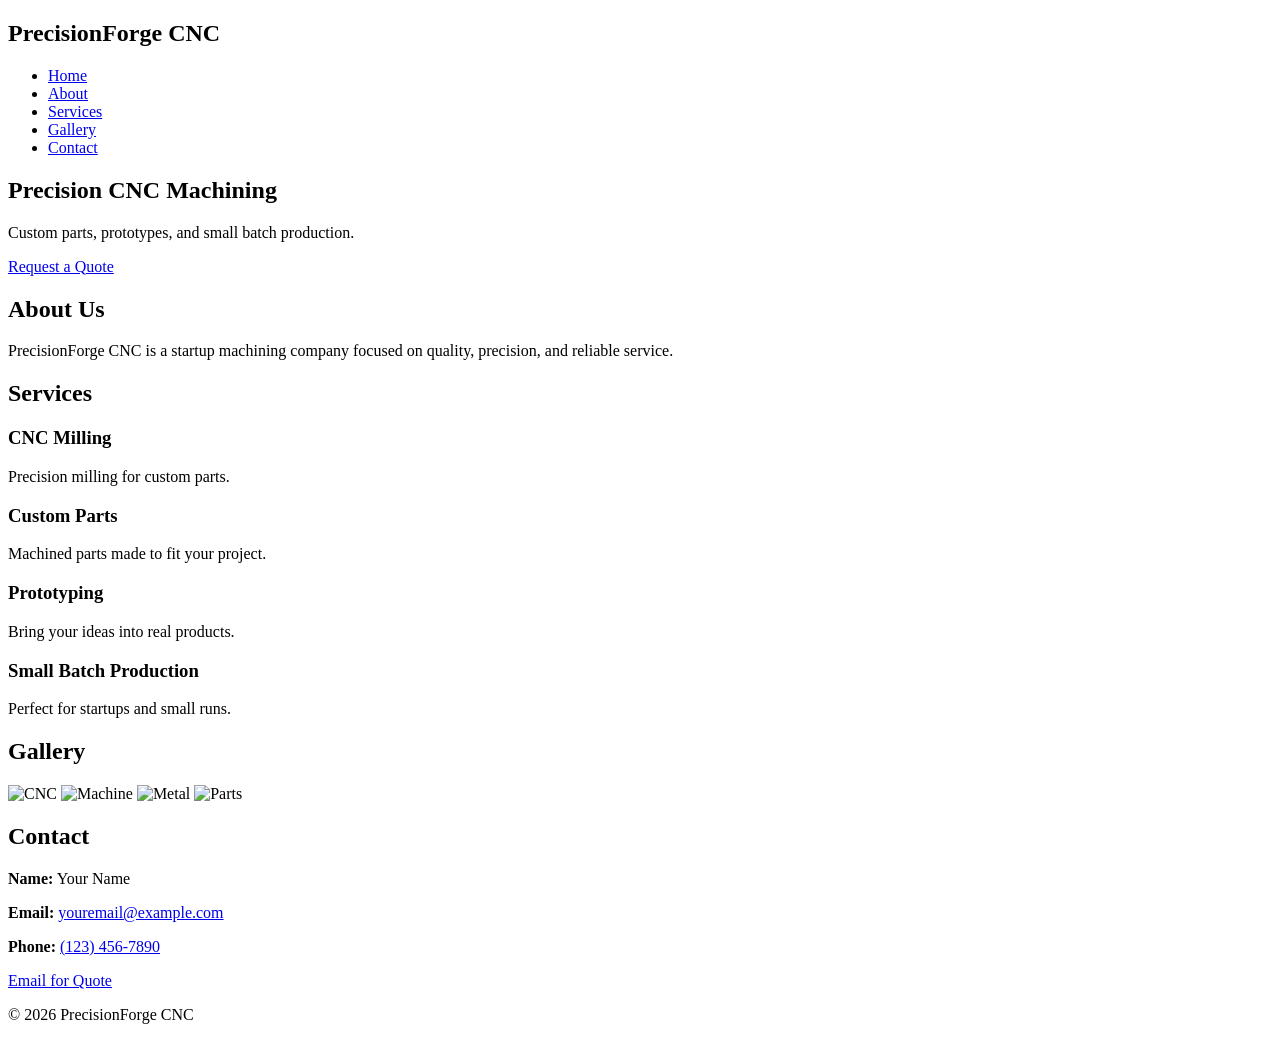
==== commit b7944601: "Update index.html" ====
--- a/index.html
+++ b/index.html
@@ -2,1435 +2,121 @@
 <html lang="en">
 <head>
   <meta charset="UTF-8" />
-  <title>AI @ UT Austin – Visual Board</title>
-  <meta name="viewport" content="width=device-width, initial-scale=1.0" />
-
-  <style>
-    :root {
-      --burnt: #bf5700;
-      --accent: #ffb347;
-      --bg: #e5e7eb;
-      --card: #fff7ed;
-      --text: #111827;
-      --muted: #4b5563;
-    }
-
-    * {
-      box-sizing: border-box;
-    }
-
-    body {
-      margin: 0;
-      font-family: system-ui, -apple-system, BlinkMacSystemFont, "Segoe UI", sans-serif;
-      background:
-        radial-gradient(circle at top, #fff2e0, #e5e7eb 60%);
-      color: var(--text);
-      min-height: 100vh;
-      position: relative;
-      overflow-x: hidden;
-    }
-
-    /* Big faint longhorn in the background */
-    body::before {
-      content: "🤘";
-      position: fixed;
-      right: -40px;
-      bottom: -60px;
-      font-size: 260px;
-      color: rgba(191, 87, 0, 0.08);
-      z-index: -1;
-      pointer-events: none;
-    }
-
-    header {
-      text-align: center;
-      padding: 24px 16px 16px;
-      position: relative;
-    }
-
-    header h1 {
-      margin: 0;
-      font-size: 2.6rem;
-      letter-spacing: 0.12em;
-      text-transform: uppercase;
-      color: #111827;
-    }
-
-    header h1 span {
-      color: var(--burnt);
-    }
-
-    header p {
-      margin: 4px 0 2px;
-      font-size: 0.95rem;
-      color: var(--muted);
-      letter-spacing: 0.13em;
-      text-transform: uppercase;
-    }
-
-    .tagline {
-      margin-top: 6px;
-      font-size: 0.85rem;
-      text-transform: uppercase;
-      letter-spacing: 0.2em;
-      color: #374151;
-    }
-
-    .ut-logo {
-      position: absolute;
-      left: 16px;
-      top: 16px;
-      display: flex;
-      align-items: center;
-      gap: 8px;
-    }
-
-    .ut-logo-circle {
-      width: 40px;
-      height: 40px;
-      border-radius: 999px;
-      background: var(--burnt);
-      display: flex;
-      align-items: center;
-      justify-content: center;
-      color: #ffffff;
-      font-weight: 800;
-      font-size: 1.3rem;
-      box-shadow: 0 4px 12px rgba(0,0,0,0.25);
-    }
-
-    .ut-longhorn-icon {
-      line-height: 1;
-      transform: translateY(1px);
-    }
-
-    .ut-logo-text {
-      font-size: 0.8rem;
-      text-transform: uppercase;
-      letter-spacing: 0.14em;
-      color: #4b5563;
-    }
-
-    /* If you have an actual UT Longhorn logo image, replace the circle with:
-       <img src="ut-longhorn.png" alt="UT Austin Longhorn logo" style="height:40px;" />
-    */
-
-    .layout {
-      max-width: 1200px;
-      margin: 0 auto 32px;
-      padding: 0 16px 24px;
-      display: grid;
-      grid-template-columns: 1.3fr 1fr;
-      gap: 18px;
-    }
-
-    @media (max-width: 900px) {
-      .layout {
-        grid-template-columns: 1fr;
-      }
-    }
-
-    .panel {
-      background: var(--card);
-      border-radius: 18px;
-      padding: 18px 16px 18px;
-      border: 1px solid rgba(148, 163, 184, 0.8);
-      box-shadow: 0 12px 30px rgba(15, 23, 42, 0.18);
-    }
-
-    .panel-title {
-      display: flex;
-      align-items: center;
-      justify-content: space-between;
-      margin-bottom: 10px;
-      font-size: 0.9rem;
-      text-transform: uppercase;
-      letter-spacing: 0.18em;
-      color: var(--muted);
-    }
-
-    .dot-row {
-      display: flex;
-      gap: 4px;
-    }
-
-    .dot {
-      width: 7px;
-      height: 7px;
-      border-radius: 999px;
-      background: #d1d5db;
-    }
-
-    .dot:nth-child(1) { background: #ef4444; }
-    .dot:nth-child(2) { background: #f59e0b; }
-    .dot:nth-child(3) { background: #22c55e; }
-
-    .hint {
-      margin-top: 6px;
-      font-size: 0.75rem;
-      color: var(--muted);
-      text-align: center;
-      letter-spacing: 0.08em;
-      text-transform: uppercase;
-    }
-
-    /* MAIN WORD CLOUD CIRCLE */
-    .cloud-wrapper {
-      display: flex;
-      justify-content: center;
-      align-items: center;
-      padding: 6px 4px 10px;
-    }
-
-    .cloud-circle {
-      width: 360px;
-      height: 360px;
-      max-width: 100%;
-      border-radius: 50%;
-      background: radial-gradient(circle at top, #fff8ed, #e5e7eb 70%);
-      border: 1px dashed rgba(148, 163, 184, 0.7);
-      position: relative;
-      overflow: hidden;
-    }
-
-    .cloud-label {
-      position: absolute;
-      inset: 40% 25%;
-      text-align: center;
-      font-size: 0.85rem;
-      text-transform: uppercase;
-      letter-spacing: 0.2em;
-      color: var(--muted);
-      pointer-events: none;
-    }
-
-    .cloud-word {
-      position: absolute;
-      transform: translate(-50%, -50%);
-      color: #111827;
-      transition: transform 0.18s ease, color 0.18s ease, text-shadow 0.18s ease;
-      white-space: nowrap;
-      cursor: pointer;
-      will-change: transform;
-    }
-
-    .cloud-word:hover {
-      transform: translate(-50%, -50%) scale(1.2);
-      color: var(--burnt);
-      text-shadow: 0 0 8px rgba(191, 87, 0, 0.5);
-    }
-
-    .cw-1 { font-size: 0.8rem; opacity: 0.9; }
-    .cw-2 { font-size: 1rem; font-weight: 500; }
-    .cw-3 { font-size: 1.25rem; font-weight: 700; }
-    .cw-4 { font-size: 1.6rem; font-weight: 800; color: var(--burnt); }
-
-    /* BUBBLE CLUSTER */
-    .bubbles {
-      display: grid;
-      grid-template-columns: repeat(3, minmax(0, 1fr));
-      gap: 10px;
-      margin-top: 4px;
-    }
-
-    .bubble {
-      display: flex;
-      flex-direction: column;
-      align-items: center;
-      gap: 8px;
-      padding: 6px 4px 4px;
-    }
-
-    .bubble-circle {
-      border-radius: 999px;
-      display: flex;
-      align-items: center;
-      justify-content: center;
-      font-size: 0.85rem;
-      text-align: center;
-      padding: 8px;
-      box-shadow: 0 0 0 1px rgba(148, 163, 184, 0.9);
-      background: radial-gradient(circle at top, #ffedd5, #fefce8);
-      transition: transform 0.18s ease, box-shadow 0.18s ease, background 0.18s ease;
-      color: #111827;
-    }
-
-    .bubble-circle span {
-      max-width: 80px;
-    }
-
-    .bubble-label {
-      font-size: 0.8rem;
-      text-transform: uppercase;
-      letter-spacing: 0.14em;
-      color: var(--muted);
-    }
-
-    .bubble.big {
-      transform: translateY(-4px);
-    }
-
-    .bubble.big .bubble-circle {
-      width: 110px;
-      height: 110px;
-      font-size: 0.9rem;
-    }
-
-    .bubble.med .bubble-circle {
-      width: 90px;
-      height: 90px;
-    }
-
-    .bubble.small .bubble-circle {
-      width: 70px;
-      height: 70px;
-      font-size: 0.72rem;
-    }
-
-    .bubble-circle:hover {
-      transform: scale(1.06);
-      box-shadow: 0 0 24px rgba(191, 87, 0, 0.5);
-      background: radial-gradient(circle at top, #fed7aa, #ffffff);
-    }
-
-    /* TOGGLE BAR (NOW / FUTURE) */
-    .toggle-bar {
-      display: flex;
-      justify-content: center;
-      gap: 10px;
-      margin-top: 6px;
-    }
-
-    .toggle-btn {
-      border-radius: 999px;
-      border: 1px solid rgba(148, 163, 184, 0.9);
-      padding: 4px 10px;
-      font-size: 0.78rem;
-      text-transform: uppercase;
-      letter-spacing: 0.16em;
-      background: #fffaf3;
-      color: var(--muted);
-      cursor: pointer;
-    }
-
-    .toggle-btn.active {
-      background: linear-gradient(to right, #fb923c, var(--burnt));
-      border-color: transparent;
-      color: #ffffff;
-      font-weight: 600;
-      box-shadow: 0 0 14px rgba(191,87,0,0.6);
-    }
-
-    /* EMOJI STRIP (MOOD LINE) */
-    .mood-strip {
-      margin-top: 10px;
-      padding: 7px 9px;
-      border-radius: 999px;
-      background: #fffaf3;
-      border: 1px solid rgba(148, 163, 184, 0.8);
-      display: flex;
-      justify-content: space-between;
-      align-items: center;
-      gap: 6px;
-      font-size: 1.1rem;
-      box-shadow: 0 8px 20px rgba(15,23,42,0.15);
-    }
-
-    .mood-label {
-      font-size: 0.7rem;
-      text-transform: uppercase;
-      letter-spacing: 0.16em;
-      color: var(--muted);
-    }
-
-    .mood-timeline {
-      flex: 1;
-      display: flex;
-      justify-content: space-between;
-      align-items: center;
-      gap: 4px;
-      padding: 0 6px;
-    }
-
-    .mood-dot {
-      width: 26px;
-      height: 26px;
-      border-radius: 999px;
-      background: #fefce8;
-      display: flex;
-      align-items: center;
-      justify-content: center;
-      box-shadow: inset 0 0 0 1px rgba(148, 163, 184, 0.9);
-      cursor: pointer;
-      transition: transform 0.16s ease, box-shadow 0.16s ease, background 0.16s ease;
-    }
-
-    .mood-dot.active {
-      background: radial-gradient(circle at top, #fb923c, var(--burnt));
-      box-shadow: 0 0 16px rgba(191, 87, 0, 0.9);
-      transform: scale(1.2);
-      color: #ffffff;
-    }
-
-    .mood-tag {
-      font-size: 0.7rem;
-      text-transform: uppercase;
-      letter-spacing: 0.16em;
-      color: var(--muted);
-      min-width: 70px;
-      text-align: right;
-    }
-
-    /* TILE GRID (USES) */
-    .tile-grid {
-      display: grid;
-      grid-template-columns: repeat(3, minmax(0, 1fr));
-      gap: 8px;
-      margin-top: 8px;
-    }
-
-    .tile {
-      background: #fffaf3;
-      border-radius: 14px;
-      min-height: 70px;
-      box-shadow: 0 0 0 1px rgba(209, 213, 219, 1);
-      display: flex;
-      flex-direction: column;
-      align-items: center;
-      justify-content: center;
-      font-size: 0.8rem;
-      text-align: center;
-      padding: 6px;
-      cursor: pointer;
-      transition: transform 0.16s ease, box-shadow 0.16s ease, background 0.16s ease, border-color 0.16s ease;
-      color: #111827;
-    }
-
-    .tile-emoji {
-      font-size: 1.3rem;
-      margin-bottom: 3px;
-    }
-
-    .tile:hover {
-      transform: translateY(-4px);
-      box-shadow: 0 0 20px rgba(191, 87, 0, 0.4);
-      border-color: var(--burnt);
-      background: #ffedd5;
-    }
-
-    /* CAMPUS CIRCLE MAP */
-    .campus-circle-wrap {
-      margin-top: 10px;
-      display: flex;
-      justify-content: center;
-      align-items: center;
-    }
-
-    .campus-circle {
-      width: 260px;
-      height: 260px;
-      border-radius: 50%;
-      position: relative;
-      background: radial-gradient(circle at top, #fff7ed, #e5e7eb 80%);
-      border: 1px dashed rgba(148, 163, 184, 0.8);
-      box-shadow: 0 10px 24px rgba(15, 23, 42, 0.18);
-    }
-
-    .campus-center {
-      position: absolute;
-      left: 50%;
-      top: 50%;
-      transform: translate(-50%, -50%);
-      width: 72px;
-      height: 72px;
-      border-radius: 999px;
-      background: radial-gradient(circle at top, #fb923c, var(--burnt));
-      box-shadow: 0 0 22px rgba(191, 87, 0, 0.9);
-      display: flex;
-      flex-direction: column;
-      align-items: center;
-      justify-content: center;
-      gap: 2px;
-      font-size: 1.5rem;
-      color: #ffffff;
-      text-align: center;
-    }
-
-    .campus-center-label {
-      font-size: 0.6rem;
-      text-transform: uppercase;
-      letter-spacing: 0.14em;
-    }
-
-    .campus-node {
-      position: absolute;
-      width: 80px;
-      height: 80px;
-      border-radius: 999px;
-      background: #fffaf3;
-      box-shadow: 0 0 0 1px rgba(148, 163, 184, 0.9);
-      display: flex;
-      flex-direction: column;
-      align-items: center;
-      justify-content: center;
-      font-size: 1.4rem;
-      color: #111827;
-      text-align: center;
-      padding: 2px;
-      cursor: pointer;
-      transition: transform 0.18s ease, box-shadow 0.18s ease, background 0.18s ease, border-color 0.18s ease;
-    }
-
-    .campus-node-label {
-      font-size: 0.6rem;
-      text-transform: uppercase;
-      letter-spacing: 0.12em;
-      color: #4b5563;
-    }
-
-    .campus-node:hover {
-      transform: translate(-50%, -50%) scale(1.06);
-      box-shadow: 0 0 18px rgba(59, 130, 246, 0.6);
-      background: #eff6ff;
-      border-color: #3b82f6;
-    }
-
-    .campus-node[data-spot="classes"] {
-      left: 50%;
-      top: 12%;
-      transform: translate(-50%, -50%);
-    }
-
-    .campus-node[data-spot="library"] {
-      left: 15%;
-      top: 72%;
-      transform: translate(-50%, -50%);
-    }
-
-    .campus-node[data-spot="advising"] {
-      left: 85%;
-      top: 72%;
-      transform: translate(-50%, -50%);
-    }
-
-    .campus-ring {
-      position: absolute;
-      inset: 12%;
-      border-radius: 50%;
-      border: 1px solid rgba(148, 163, 184, 0.55);
-      pointer-events: none;
-      opacity: 0.7;
-    }
-
-    /* BOTTOM BAND (LEGEND) */
-    .legend-band {
-      max-width: 1200px;
-      margin: 0 auto 18px;
-      padding: 10px 16px 8px;
-    }
-
-    .legend-row {
-      display: flex;
-      flex-wrap: wrap;
-      gap: 10px;
-      justify-content: center;
-      font-size: 0.8rem;
-      color: var(--muted);
-      text-transform: uppercase;
-      letter-spacing: 0.16em;
-    }
-
-    .legend-pill {
-      border-radius: 999px;
-      border: 1px solid rgba(148, 163, 184, 0.8);
-      padding: 5px 10px;
-      display: flex;
-      align-items: center;
-      gap: 6px;
-      background: #fffaf3;
-      box-shadow: 0 6px 16px rgba(15,23,42,0.12);
-    }
-
-    .legend-dot {
-      width: 8px;
-      height: 8px;
-      border-radius: 999px;
-    }
-
-    .legend-dot.orange {
-      background: #fb923c;
-    }
-
-    .legend-dot.green {
-      background: #22c55e;
-    }
-
-    .legend-dot.blue {
-      background: #3b82f6;
-    }
-
-    .legend-dot.pink {
-      background: #ec4899;
-    }
-
-    /* COMIC + FLOW SECTION */
-    .visual-section {
-      max-width: 1200px;
-      margin: 0 auto 26px;
-      padding: 4px 16px 24px;
-    }
-
-    .comic-row {
-      display: grid;
-      grid-template-columns: repeat(3, minmax(0, 1fr));
-      gap: 12px;
-      margin-top: 12px;
-    }
-
-    @media (max-width: 800px) {
-      .comic-row {
-        grid-template-columns: 1fr;
-      }
-    }
-
-    .comic-panel {
-      background: #fffaf3;
-      border-radius: 18px;
-      border: 1px solid rgba(148, 163, 184, 0.8);
-      padding: 10px 8px 10px;
-      box-shadow: 0 12px 26px rgba(15, 23, 42, 0.16);
-      display: flex;
-      flex-direction: column;
-      align-items: center;
-      gap: 6px;
-      cursor: pointer;
-      transition: transform 0.2s ease, box-shadow 0.2s ease, border-color 0.2s ease, background 0.2s ease;
-    }
-
-    .comic-panel:hover {
-      transform: translateY(-6px);
-      box-shadow: 0 18px 40px rgba(191, 87, 0, 0.4);
-      border-color: var(--burnt);
-      background: #ffedd5;
-    }
-
-    .comic-label {
-      font-size: 0.72rem;
-      text-transform: uppercase;
-      letter-spacing: 0.16em;
-      color: var(--muted);
-    }
-
-    .comic-emoji {
-      font-size: 2.4rem;
-    }
-
-    .comic-dots {
-      display: flex;
-      gap: 4px;
-      margin-top: 4px;
-    }
-
-    .comic-dot {
-      width: 9px;
-      height: 9px;
-      border-radius: 999px;
-      background: #d1d5db;
-    }
-
-    .comic-panel[data-scene="before"] .comic-dot:nth-child(1),
-    .comic-panel[data-scene="with"] .comic-dot:nth-child(2),
-    .comic-panel[data-scene="after"] .comic-dot:nth-child(3) {
-      background: var(--burnt);
-      box-shadow: 0 0 10px rgba(191, 87, 0, 0.7);
-    }
-
-    /* FLOW PATH */
-    .flow-path {
-      margin-top: 18px;
-      padding: 10px 10px 6px;
-      border-radius: 24px;
-      border: 1px dashed rgba(148, 163, 184, 0.9);
-      display: flex;
-      flex-direction: column;
-      gap: 10px;
-      background: #fffaf3;
-      box-shadow: 0 8px 22px rgba(15,23,42,0.15);
-    }
-
-    .flow-label {
-      font-size: 0.75rem;
-      text-transform: uppercase;
-      letter-spacing: 0.18em;
-      color: var(--muted);
-    }
-
-    .flow-track {
-      display: flex;
-      align-items: center;
-      justify-content: space-between;
-      gap: 8px;
-      position: relative;
-      padding: 4px 4px 6px;
-    }
-
-    .flow-line {
-      position: absolute;
-      left: 9%;
-      right: 9%;
-      top: 50%;
-      height: 2px;
-      background: linear-gradient(to right, #fb923c, #22c55e);
-      opacity: 0.6;
-    }
-
-    .flow-node {
-      position: relative;
-      width: 48px;
-      height: 48px;
-      border-radius: 50%;
-      background: #fefce8;
-      box-shadow: 0 0 0 1px rgba(148, 163, 184, 0.9);
-      display: flex;
-      align-items: center;
-      justify-content: center;
-      font-size: 1.5rem;
-      cursor: pointer;
-      transition: transform 0.18s ease, box-shadow 0.18s ease, background 0.18s ease, border-color 0.18s ease;
-      z-index: 1;
-    }
-
-    .flow-node:hover {
-      transform: translateY(-4px) scale(1.05);
-      box-shadow: 0 0 18px rgba(191, 87, 0, 0.7);
-      background: #fffbeb;
-      border-color: var(--burnt);
-    }
-
-    .flow-node.active {
-      box-shadow: 0 0 20px rgba(34, 197, 94, 0.9);
-      background: radial-gradient(circle at top, #22c55e, #16a34a);
-      color: #ffffff;
-    }
-
-    .flow-tags {
-      display: flex;
-      justify-content: space-between;
-      font-size: 0.7rem;
-      text-transform: uppercase;
-      letter-spacing: 0.16em;
-      color: var(--muted);
-      padding: 0 4px;
-    }
-
-    /* EXTRA SECTION */
-    .extra-section {
-      max-width: 1200px;
-      margin: 0 auto 32px;
-      padding: 0 16px 32px;
-      display: grid;
-      grid-template-columns: 1.1fr 1fr;
-      gap: 16px;
-    }
-
-    @media (max-width: 900px) {
-      .extra-section {
-        grid-template-columns: 1fr;
-      }
-    }
-
-    /* MINI SCENARIO GRID (12 CARDS) */
-    .scenario-grid {
-      margin-top: 10px;
-      display: grid;
-      grid-template-columns: repeat(3, minmax(0, 1fr));
-      gap: 10px;
-    }
-
-    @media (max-width: 900px) {
-      .scenario-grid {
-        grid-template-columns: repeat(2, minmax(0, 1fr));
-      }
-    }
-
-    @media (max-width: 600px) {
-      .scenario-grid {
-        grid-template-columns: 1fr;
-      }
-    }
-
-    .scenario-card {
-      background: #fffaf3;
-      border-radius: 18px;
-      border: 1px solid rgba(148, 163, 184, 0.85);
-      padding: 10px 8px 8px;
-      display: flex;
-      flex-direction: column;
-      align-items: center;
-      gap: 6px;
-      box-shadow: 0 12px 26px rgba(15, 23, 42, 0.18);
-      cursor: pointer;
-      transition: transform 0.18s ease, box-shadow 0.18s ease, border-color 0.18s ease, background 0.18s ease;
-    }
-
-    .scenario-card:hover {
-      transform: translateY(-4px);
-      box-shadow: 0 16px 40px rgba(191, 87, 0, 0.4);
-      border-color: var(--burnt);
-      background: #ffedd5;
-    }
-
-    .scenario-strip {
-      font-size: 1.6rem;
-      display: flex;
-      gap: 6px;
-      align-items: center;
-      justify-content: center;
-    }
-
-    .scenario-caption {
-      font-size: 0.7rem;
-      text-transform: uppercase;
-      letter-spacing: 0.14em;
-      color: var(--muted);
-      text-align: center;
-    }
-
-    /* NETWORK SNAPSHOT */
-    .network-wrap {
-      margin-top: 10px;
-      display: flex;
-      justify-content: center;
-      align-items: center;
-      padding-top: 4px;
-    }
-
-    .network {
-      width: 260px;
-      height: 260px;
-      border-radius: 24px;
-      background: #fffaf3;
-      border: 1px solid rgba(148, 163, 184, 0.9);
-      display: grid;
-      grid-template-columns: repeat(3, 1fr);
-      grid-template-rows: repeat(3, 1fr);
-      gap: 6px;
-      padding: 10px;
-      position: relative;
-      box-shadow: 0 12px 30px rgba(15, 23, 42, 0.2);
-    }
-
-    .network-node {
-      border-radius: 14px;
-      background: #fefce8;
-      box-shadow: 0 0 0 1px rgba(148, 163, 184, 0.95);
-      display: flex;
-      flex-direction: column;
-      align-items: center;
-      justify-content: center;
-      gap: 4px;
-      font-size: 0.75rem;
-      text-align: center;
-      padding: 4px;
-      cursor: pointer;
-      transition: transform 0.18s ease, box-shadow 0.18s ease, background 0.18s ease, border-color 0.18s ease;
-      color: var(--muted);
-    }
-
-    .network-node strong {
-      font-size: 0.68rem;
-      text-transform: uppercase;
-      letter-spacing: 0.14em;
-      color: #111827;
-    }
-
-    .network-node span {
-      font-size: 1.3rem;
-    }
-
-    .network-node.center {
-      background: radial-gradient(circle at top, #fb923c, var(--burnt));
-      box-shadow: 0 0 22px rgba(191, 87, 0, 0.95);
-      color: #ffffff;
-      border-color: transparent;
-    }
-
-    .network-node:hover {
-      transform: translateY(-4px);
-      box-shadow: 0 0 22px rgba(59, 130, 246, 0.75);
-      background: #eff6ff;
-      border-color: #3b82f6;
-    }
-
-    .network-links {
-      position: absolute;
-      inset: 16px;
-      border-radius: 18px;
-      border: 1px dashed rgba(148, 163, 184, 0.7);
-      pointer-events: none;
-      opacity: 0.7;
-    }
-
-    .network-legend {
-      margin-top: 10px;
-      display: flex;
-      flex-wrap: wrap;
-      gap: 6px;
-      justify-content: center;
-      font-size: 0.7rem;
-      text-transform: uppercase;
-      letter-spacing: 0.14em;
-      color: var(--muted);
-    }
-
-    .network-chip {
-      border-radius: 999px;
-      border: 1px solid rgba(148, 163, 184, 0.8);
-      padding: 4px 8px;
-      background: #fffaf3;
-      display: inline-flex;
-      align-items: center;
-      gap: 4px;
-      box-shadow: 0 6px 16px rgba(15,23,42,0.12);
-    }
-
-    footer {
-      text-align: center;
-      padding: 10px;
-      font-size: 0.75rem;
-      color: var(--muted);
-    }
-  </style>
+  <meta name="viewport" content="width=device-width, initial-scale=1.0"/>
+  <title>PrecisionForge CNC</title>
+  <link rel="stylesheet" href="style.css"/>
 </head>
 <body>
-<header>
-  <div class="ut-logo">
-    <div class="ut-logo-circle">
-      <span class="ut-longhorn-icon">🤘</span>
+
+  <header>
+    <nav>
+      <h1>PrecisionForge CNC</h1>
+
+      <ul>
+        <li><a href="#home">Home</a></li>
+        <li><a href="#about">About</a></li>
+        <li><a href="#services">Services</a></li>
+        <li><a href="#gallery">Gallery</a></li>
+        <li><a href="#contact">Contact</a></li>
+      </ul>
+    </nav>
+  </header>
+
+  <section id="home" class="hero">
+    <div>
+      <h2>Precision CNC Machining</h2>
+
+      <p>
+        Custom parts, prototypes, and small batch production.
+      </p>
+
+      <a href="#contact" class="button">Request a Quote</a>
     </div>
-    <div class="ut-logo-text">The University of Texas at Austin</div>
-  </div>
-  <p>UT Austin • Project 4 Visual</p>
-  <h1><span>AI</span> @ UT</h1>
-  <div class="tagline">Learn • Support • Lead</div>
-</header>
+  </section>
 
-<section class="layout">
-  <!-- LEFT: MAIN CLOUD + BUBBLES -->
-  <div class="panel">
-    <div class="panel-title">
-      <span>AI + Campus Vibes</span>
-      <div class="dot-row">
-        <div class="dot"></div>
-        <div class="dot"></div>
-        <div class="dot"></div>
-      </div>
-    </div>
+  <section id="about" class="section">
+    <h2>About Us</h2>
 
-    <div class="cloud-wrapper">
-      <div class="cloud-circle" id="wordCloud">
-        <div class="cloud-label">Key Ideas</div>
+    <p>
+      PrecisionForge CNC is a startup machining company focused on
+      quality, precision, and reliable service.
+    </p>
+  </section>
 
-        <!-- big center words -->
-        <span class="cloud-word cw-4" data-x="50" data-y="30">Access</span>
-        <span class="cloud-word cw-3" data-x="25" data-y="45">Support</span>
-        <span class="cloud-word cw-3" data-x="75" data-y="45">Equity</span>
-        <span class="cloud-word cw-3" data-x="50" data-y="63">Ethics</span>
+  <section id="services" class="section">
+    <h2>Services</h2>
 
-        <!-- medium ring -->
-        <span class="cloud-word cw-2" data-x="18" data-y="28">Feedback</span>
-        <span class="cloud-word cw-2" data-x="82" data-y="28">Focus</span>
-        <span class="cloud-word cw-2" data-x="18" data-y="62">Future</span>
-        <span class="cloud-word cw-2" data-x="82" data-y="62">Clarity</span>
+    <div class="cards">
 
-        <!-- small words spaced around -->
-        <span class="cloud-word cw-1" data-x="50" data-y="15">Policy</span>
-        <span class="cloud-word cw-1" data-x="12" data-y="40">Burnout</span>
-        <span class="cloud-word cw-1" data-x="88" data-y="40">Fairness</span>
-        <span class="cloud-word cw-1" data-x="16" data-y="75">Access Gap</span>
-        <span class="cloud-word cw-1" data-x="84" data-y="75">Data</span>
-        <span class="cloud-word cw-1" data-x="50" data-y="83">Confusion</span>
-      </div>
-    </div>
-
-    <div class="hint">
-      Bigger words = bigger AI issues on campus. Hover to spotlight them.
-    </div>
-
-    <div class="toggle-bar">
-      <button class="toggle-btn active" data-mode="now">Now</button>
-      <button class="toggle-btn" data-mode="program">Program</button>
-    </div>
-
-    <div class="bubbles" id="bubbleArea"></div>
-
-    <div class="hint">
-      Switch NOW / PROGRAM to see stress shrink and support grow.
-    </div>
-  </div>
-
-  <!-- RIGHT: CAMPUS MAP PANEL WITH EXPLAINED NODES -->
-  <div class="panel">
-    <div class="panel-title">
-      <span>Campus Map</span>
-      <div class="dot-row">
-        <div class="dot"></div>
-        <div class="dot"></div>
-        <div class="dot"></div>
-      </div>
-    </div>
-
-    <div class="mood-strip" id="moodStrip">
-      <div class="mood-label">Mood Line</div>
-      <div class="mood-timeline">
-        <div class="mood-dot active" data-mood="stress">😵</div>
-        <div class="mood-dot" data-mood="confused">😕</div>
-        <div class="mood-dot" data-mood="neutral">😐</div>
-        <div class="mood-dot" data-mood="curious">🤔</div>
-        <div class="mood-dot" data-mood="supported">😊</div>
-        <div class="mood-dot" data-mood="ready">🚀</div>
-      </div>
-      <div class="mood-tag" id="moodTag">Now</div>
-    </div>
-
-    <div class="hint">
-      Click an emoji to show how AI feels now vs with the program.
-    </div>
-
-    <div class="tile-grid">
-      <div class="tile">
-        <div class="tile-emoji">📚</div>
-        <div>Study Boost</div>
-      </div>
-      <div class="tile">
-        <div class="tile-emoji">⏱️</div>
-        <div>Time Saved</div>
-      </div>
-      <div class="tile">
-        <div class="tile-emoji">🧠</div>
-        <div>Thinking, Not Copy</div>
-      </div>
-      <div class="tile">
-        <div class="tile-emoji">🦾</div>
-        <div>Assist, Not Replace</div>
-      </div>
-      <div class="tile">
-        <div class="tile-emoji">🌐</div>
-        <div>Equal Access</div>
-      </div>
-      <div class="tile">
-        <div class="tile-emoji">📊</div>
-        <div>Early Signals</div>
-      </div>
-    </div>
-
-    <div class="campus-circle-wrap">
-      <div class="campus-circle">
-        <div class="campus-ring"></div>
-
-        <div class="campus-center">
-          <span>🤖</span>
-          <div class="campus-center-label">AI Hub</div>
-        </div>
-
-        <div class="campus-node" data-spot="classes">
-          <span>🏫</span>
-          <div class="campus-node-label">Smart Syllabi & Quizzes</div>
-        </div>
-
-        <div class="campus-node" data-spot="library">
-          <span>📖</span>
-          <div class="campus-node-label">AI Research Helper</div>
-        </div>
-
-        <div class="campus-node" data-spot="advising">
-          <span>💬</span>
-          <div class="campus-node-label">Advising Chatbot Q&A</div>
-        </div>
-      </div>
-    </div>
-
-    <div class="hint">
-      Circle map: AI Hub in the middle powering smarter classes, faster research, and quicker advising answers.
-    </div>
-  </div>
-</section>
-
-<section class="legend-band">
-  <div class="legend-row">
-    <div class="legend-pill">
-      <div class="legend-dot orange"></div>
-      <span>Program = More Support</span>
-    </div>
-    <div class="legend-pill">
-      <div class="legend-dot green"></div>
-      <span>Green Bubbles = Big Wins</span>
-    </div>
-    <div class="legend-pill">
-      <div class="legend-dot blue"></div>
-      <span>Blue = Campus Spots</span>
-    </div>
-    <div class="legend-pill">
-      <div class="legend-dot pink"></div>
-      <span>Emoji Line = Feelings</span>
-    </div>
-  </div>
-</section>
-
-<section class="visual-section">
-  <div class="panel-title" style="margin-bottom: 4px;">
-    <span>Mini Comic • AI On Campus</span>
-    <div class="dot-row">
-      <div class="dot"></div>
-      <div class="dot"></div>
-    </div>
-  </div>
-
-  <div class="comic-row">
-    <div class="comic-panel" data-scene="before">
-      <div class="comic-label">Before</div>
-      <div class="comic-emoji">😵‍💫</div>
-      <div class="comic-dots">
-        <div class="comic-dot"></div>
-        <div class="comic-dot"></div>
-        <div class="comic-dot"></div>
-      </div>
-    </div>
-    <div class="comic-panel" data-scene="with">
-      <div class="comic-label">With AI</div>
-      <div class="comic-emoji">🤝</div>
-      <div class="comic-dots">
-        <div class="comic-dot"></div>
-        <div class="comic-dot"></div>
-        <div class="comic-dot"></div>
-      </div>
-    </div>
-    <div class="comic-panel" data-scene="after">
-      <div class="comic-label">After</div>
-      <div class="comic-emoji">🚀</div>
-      <div class="comic-dots">
-        <div class="comic-dot"></div>
-        <div class="comic-dot"></div>
-        <div class="comic-dot"></div>
-      </div>
-    </div>
-  </div>
-
-  <div class="hint">
-    Three-panel comic: how a student feels before, with, and after AI support.
-  </div>
-
-  <div class="flow-path">
-    <div class="flow-label">Journey Snapshot</div>
-    <div class="flow-track">
-      <div class="flow-line"></div>
-      <div class="flow-node active" data-step="student">🧑‍🎓</div>
-      <div class="flow-node" data-step="ai">🤖</div>
-      <div class="flow-node" data-step="support">🙌</div>
-      <div class="flow-node" data-step="success">🎓</div>
-    </div>
-    <div class="flow-tags">
-      <span>Student</span>
-      <span>AI</span>
-      <span>Support</span>
-      <span>Success</span>
-    </div>
-  </div>
-
-  <div class="hint">
-    Tap each icon to follow the path: student → AI → support → graduation.
-  </div>
-</section>
-
-<section class="extra-section">
-  <!-- LEFT: EXPANDED MINI SCENARIO GRID (12 CARDS) -->
-  <div class="panel">
-    <div class="panel-title">
-      <span>Mini Scenarios</span>
-      <div class="dot-row">
-        <div class="dot"></div>
-        <div class="dot"></div>
-      </div>
-    </div>
-
-    <div class="scenario-grid">
-      <div class="scenario-card">
-        <div class="scenario-strip">
-          <span>🧑‍🎓</span><span>📚</span><span>🤖</span>
-        </div>
-        <div class="scenario-caption">Late-night study buddy</div>
+      <div class="card">
+        <h3>CNC Milling</h3>
+        <p>Precision milling for custom parts.</p>
       </div>
 
-      <div class="scenario-card">
-        <div class="scenario-strip">
-          <span>🧑‍🏫</span><span>🧩</span><span>💻</span>
-        </div>
-        <div class="scenario-caption">Prof builds creative lesson</div>
+      <div class="card">
+        <h3>Custom Parts</h3>
+        <p>Machined parts made to fit your project.</p>
       </div>
 
-      <div class="scenario-card">
-        <div class="scenario-strip">
-          <span>♿</span><span>🌐</span><span>🤖</span>
-        </div>
-        <div class="scenario-caption">Accessibility boost</div>
+      <div class="card">
+        <h3>Prototyping</h3>
+        <p>Bring your ideas into real products.</p>
       </div>
 
-      <div class="scenario-card">
-        <div class="scenario-strip">
-          <span>🧑‍🎓</span><span>📉</span><span>📊</span><span>🙌</span>
-        </div>
-        <div class="scenario-caption">Early help before failing</div>
+      <div class="card">
+        <h3>Small Batch Production</h3>
+        <p>Perfect for startups and small runs.</p>
       </div>
 
-      <div class="scenario-card">
-        <div class="scenario-strip">
-          <span>🧑‍💼</span><span>🧠</span><span>🤖</span>
-        </div>
-        <div class="scenario-caption">Career prep with AI tools</div>
-      </div>
+    </div>
+  </section>
 
-      <div class="scenario-card">
-        <div class="scenario-strip">
-          <span>👥</span><span>💬</span><span>🤖</span>
-        </div>
-        <div class="scenario-caption">Group project organizer</div>
-      </div>
+  <section id="gallery" class="section">
+    <h2>Gallery</h2>
 
-      <!-- 6 new mini comics -->
-      <div class="scenario-card">
-        <div class="scenario-strip">
-          <span>🧑‍🎓</span><span>📝</span><span>🤖</span>
-        </div>
-        <div class="scenario-caption">Outline helper for essays</div>
-      </div>
+    <div class="gallery">
+      <img src="https://images.unsplash.com/photo-1565043666747-69f6646db940?q=80&w=1200&auto=format&fit=crop" alt="CNC">
 
-      <div class="scenario-card">
-        <div class="scenario-strip">
-          <span>🌎</span><span>🔁</span><span>🤖</span>
-        </div>
-        <div class="scenario-caption">Translation for global students</div>
-      </div>
+      <img src="https://images.unsplash.com/photo-1509391366360-2e959784a276?q=80&w=1200&auto=format&fit=crop" alt="Machine">
 
-      <div class="scenario-card">
-        <div class="scenario-strip">
-          <span>🧪</span><span>🧬</span><span>💻</span>
-        </div>
-        <div class="scenario-caption">Virtual lab simulations</div>
-      </div>
+      <img src="https://images.unsplash.com/photo-1517048676732-d65bc937f952?q=80&w=1200&auto=format&fit=crop" alt="Metal">
 
-      <div class="scenario-card">
-        <div class="scenario-strip">
-          <span>📆</span><span>⚖️</span><span>🤖</span>
-        </div>
-        <div class="scenario-caption">Schedule and workload balance</div>
-      </div>
+      <img src="https://images.unsplash.com/photo-1520607162513-77705c0f0d4a?q=80&w=1200&auto=format&fit=crop" alt="Parts">
+    </div>
+  </section>
 
-      <div class="scenario-card">
-        <div class="scenario-strip">
-          <span>📊</span><span>🧑‍🏫</span><span>🧑‍🎓</span>
-        </div>
-        <div class="scenario-caption">Dashboard for at-risk students</div>
-      </div>
+  <section id="contact" class="section">
+    <h2>Contact</h2>
 
-      <div class="scenario-card">
-        <div class="scenario-strip">
-          <span>🎧</span><span>📖</span><span>🤖</span>
-        </div>
-        <div class="scenario-caption">Audio notes for long readings</div>
-      </div>
-    </div>
+    <p><strong>Name:</strong> Your Name</p>
 
-    <div class="hint">
-      Each tile = tiny comic of AI helping in real campus moments.
-    </div>
-  </div>
+    <p>
+      <strong>Email:</strong>
+      <a href="mailto:youremail@example.com">
+        youremail@example.com
+      </a>
+    </p>
 
-  <!-- RIGHT: AI NETWORK SNAPSHOT -->
-  <div class="panel">
-    <div class="panel-title">
-      <span>AI Network Snapshot</span>
-      <div class="dot-row">
-        <div class="dot"></div>
-        <div class="dot"></div>
-      </div>
-    </div>
+    <p>
+      <strong>Phone:</strong>
+      <a href="tel:1234567890">
+        (123) 456-7890
+      </a>
+    </p>
 
-    <div class="network-wrap">
-      <div class="network">
-        <div class="network-links"></div>
+    <a
+      class="button"
+      href="mailto:youremail@example.com?subject=CNC Quote"
+    >
+      Email for Quote
+    </a>
+  </section>
 
-        <div class="network-node">
-          <span>📚</span>
-          <strong>Courses</strong>
-        </div>
-        <div class="network-node">
-          <span>🧑‍🏫</span>
-          <strong>Faculty</strong>
-        </div>
-        <div class="network-node">
-          <span>📝</span>
-          <strong>Assignments</strong>
-        </div>
-        <div class="network-node">
-          <span>📊</span>
-          <strong>Data</strong>
-        </div>
-        <div class="network-node center">
-          <span>🤖</span>
-          <strong>AI Hub</strong>
-        </div>
-        <div class="network-node">
-          <span>🛡️</span>
-          <strong>Policy</strong>
-        </div>
-        <div class="network-node">
-          <span>🧑‍🎓</span>
-          <strong>Students</strong>
-        </div>
-        <div class="network-node">
-          <span>♿</span>
-          <strong>Access</strong>
-        </div>
-        <div class="network-node">
-          <span>📣</span>
-          <strong>Support</strong>
-        </div>
-      </div>
-    </div>
+  <footer>
+    <p>© 2026 PrecisionForge CNC</p>
+  </footer>
 
-    <div class="network-legend">
-      <div class="network-chip">
-        <span>🤖</span> Center = AI Integration Program
-      </div>
-      <div class="network-chip">
-        <span>⬜</span> Each box = one campus system it connects
-      </div>
-    </div>
+  <script src="script.js"></script>
 
-    <div class="hint">
-      Hover around the grid: AI sits in the middle, connecting courses, people, rules, data, and support.
-    </div>
-  </div>
-</section>
-
-<footer>
-  Visual argument: AI Integration Program for UT Austin • Project 4
-</footer>
-
-<script>
-  // place cloud words based on data-x / data-y
-  window.addEventListener("load", () => {
-    const cloud = document.getElementById("wordCloud");
-    const words = cloud.querySelectorAll(".cloud-word");
-    words.forEach(word => {
-      const x = word.getAttribute("data-x");
-      const y = word.getAttribute("data-y");
-      word.style.left = x + "%";
-      word.style.top = y + "%";
-    });
-  });
-
-  // BUBBLES: "Now" vs "Program"
-  const bubbleArea = document.getElementById("bubbleArea");
-  const toggleBtns = document.querySelectorAll(".toggle-btn");
-
-  const bubbleData = {
-    now: [
-      { size: "big", label: "Stress", color: "#ef4444" },
-      { size: "med", label: "Confusion", color: "#f97316" },
-      { size: "small", label: "Support", color: "#22c55e" }
-    ],
-    program: [
-      { size: "big", label: "Support", color: "#22c55e" },
-      { size: "med", label: "Access", color: "#3b82f6" },
-      { size: "small", label: "Stress↓", color: "#f97316" }
-    ]
-  };
-
-  function renderBubbles(mode) {
-    bubbleArea.innerHTML = "";
-    bubbleData[mode].forEach((b) => {
-      const wrap = document.createElement("div");
-      wrap.className = `bubble ${b.size}`;
-
-      const circle = document.createElement("div");
-      circle.className = "bubble-circle";
-      circle.style.boxShadow = `0 0 0 1px ${b.color}`;
-      circle.innerHTML = `<span>${b.label}</span>`;
-
-      const label = document.createElement("div");
-      label.className = "bubble-label";
-      label.textContent = mode === "now" ? "Now" : "Program";
-
-      wrap.appendChild(circle);
-      wrap.appendChild(label);
-      bubbleArea.appendChild(wrap);
-    });
-  }
-
-  toggleBtns.forEach((btn) => {
-    btn.addEventListener("click", () => {
-      toggleBtns.forEach((b) => b.classList.remove("active"));
-      btn.classList.add("active");
-      const mode = btn.getAttribute("data-mode");
-      renderBubbles(mode);
-    });
-  });
-
-  renderBubbles("now");
-
-  // MOOD STRIP
-  const moodDots = document.querySelectorAll(".mood-dot");
-  const moodTag = document.getElementById("moodTag");
-
-  const moodMap = {
-    stress: "Now",
-    confused: "Unsure",
-    neutral: "Mixed",
-    curious: "Curious",
-    supported: "Supported",
-    ready: "Program"
-  };
-
-  moodDots.forEach((dot) => {
-    dot.addEventListener("click", () => {
-      moodDots.forEach((d) => d.classList.remove("active"));
-      dot.classList.add("active");
-      const mood = dot.getAttribute("data-mood");
-      moodTag.textContent = moodMap[mood];
-    });
-  });
-
-  // FLOW PATH: tap through steps
-  const flowNodes = document.querySelectorAll(".flow-node");
-  flowNodes.forEach((node) => {
-    node.addEventListener("click", () => {
-      flowNodes.forEach((n) => n.classList.remove("active"));
-      node.classList.add("active");
-    });
-  });
-
-  // COMIC PANELS: small wobble on click
-  const comicPanels = document.querySelectorAll(".comic-panel");
-  comicPanels.forEach((panel) => {
-    panel.addEventListener("click", () => {
-      panel.style.transform = "translateY(-4px) scale(1.02)";
-      setTimeout(() => {
-        panel.style.transform = "";
-      }, 180);
-    });
-  });
-
-  // Scenario cards: tiny bounce
-  const scenarioCards = document.querySelectorAll(".scenario-card");
-  scenarioCards.forEach((card) => {
-    card.addEventListener("click", () => {
-      card.style.transform = "translateY(-4px) scale(1.02)";
-      setTimeout(() => {
-        card.style.transform = "";
-      }, 180);
-    });
-  });
-</script>
 </body>
 </html>
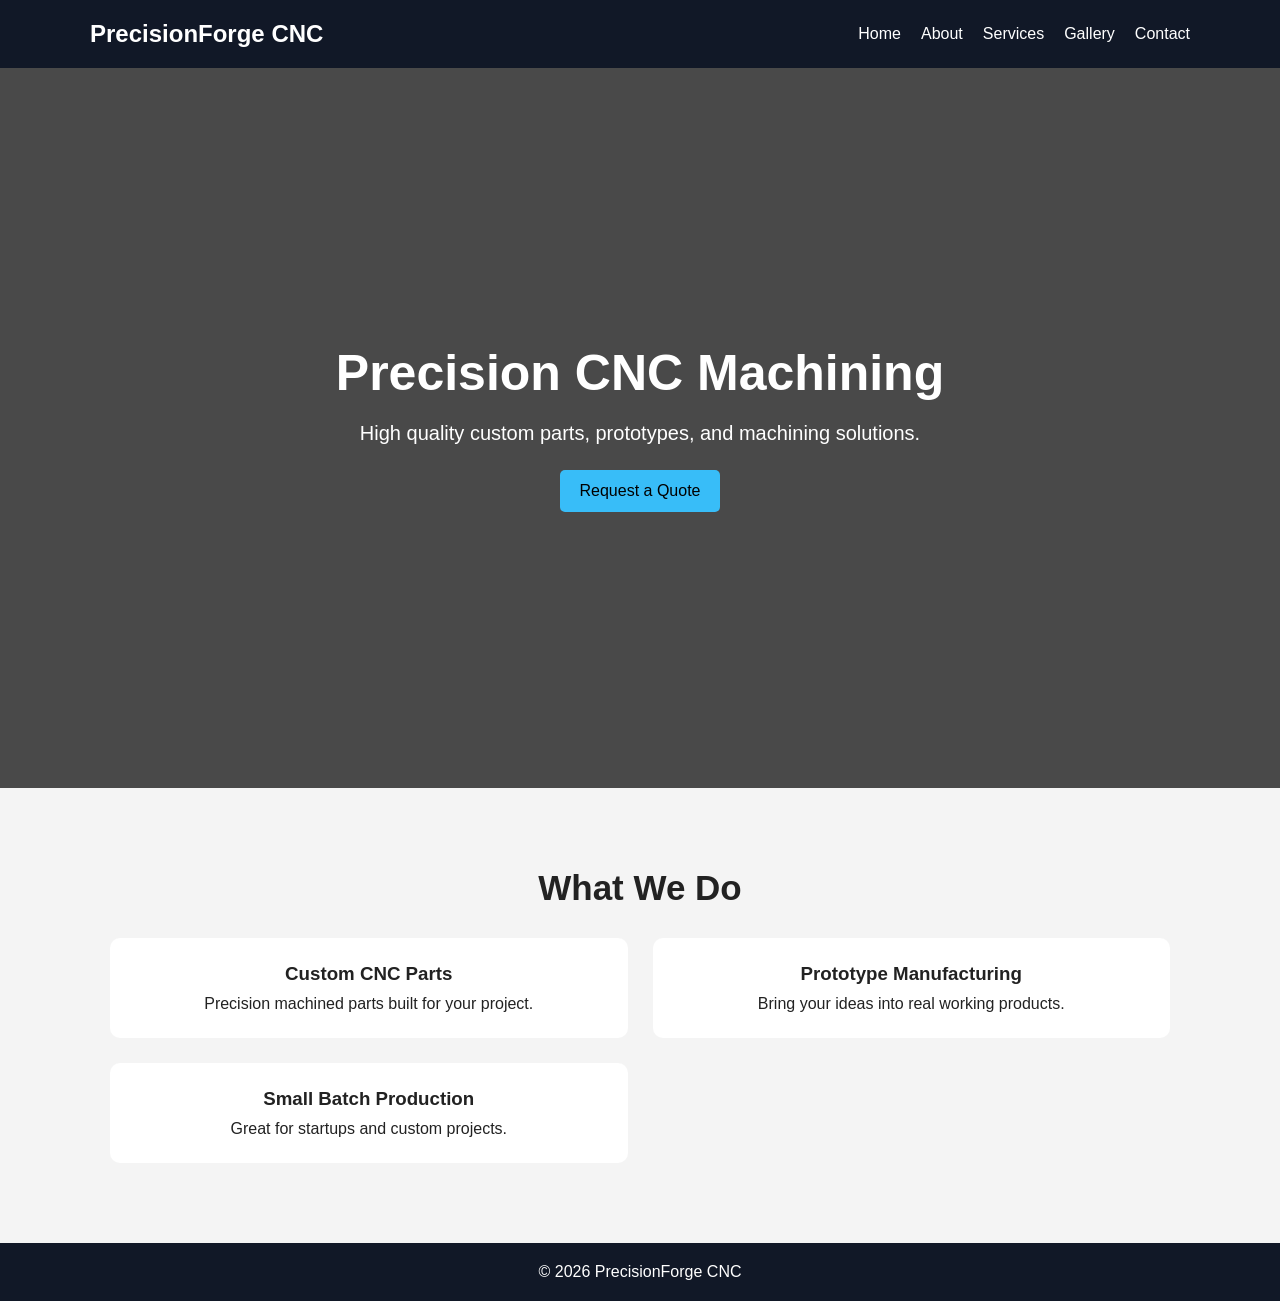
==== commit 88021361: "Update index.html" ====
--- a/index.html
+++ b/index.html
@@ -1,122 +1,78 @@
 <!DOCTYPE html>
 <html lang="en">
 <head>
-  <meta charset="UTF-8" />
-  <meta name="viewport" content="width=device-width, initial-scale=1.0"/>
+  <meta charset="UTF-8">
+  <meta name="viewport" content="width=device-width, initial-scale=1.0">
   <title>PrecisionForge CNC</title>
-  <link rel="stylesheet" href="style.css"/>
+  <link rel="stylesheet" href="style.css">
 </head>
 <body>
 
-  <header>
-    <nav>
-      <h1>PrecisionForge CNC</h1>
+<header>
+  <nav>
+    <h1>PrecisionForge CNC</h1>
 
-      <ul>
-        <li><a href="#home">Home</a></li>
-        <li><a href="#about">About</a></li>
-        <li><a href="#services">Services</a></li>
-        <li><a href="#gallery">Gallery</a></li>
-        <li><a href="#contact">Contact</a></li>
-      </ul>
-    </nav>
-  </header>
+    <ul>
+      <li><a href="index.html">Home</a></li>
+      <li><a href="about.html">About</a></li>
+      <li><a href="services.html">Services</a></li>
+      <li><a href="gallery.html">Gallery</a></li>
+      <li><a href="contact.html">Contact</a></li>
+    </ul>
+  </nav>
+</header>
 
-  <section id="home" class="hero">
-    <div>
-      <h2>Precision CNC Machining</h2>
-
-      <p>
-        Custom parts, prototypes, and small batch production.
-      </p>
-
-      <a href="#contact" class="button">Request a Quote</a>
-    </div>
-  </section>
-
-  <section id="about" class="section">
-    <h2>About Us</h2>
+<section class="hero">
+  <div class="hero-content">
+    <h2>Precision CNC Machining</h2>
 
     <p>
-      PrecisionForge CNC is a startup machining company focused on
-      quality, precision, and reliable service.
-    </p>
-  </section>
-
-  <section id="services" class="section">
-    <h2>Services</h2>
-
-    <div class="cards">
-
-      <div class="card">
-        <h3>CNC Milling</h3>
-        <p>Precision milling for custom parts.</p>
-      </div>
-
-      <div class="card">
-        <h3>Custom Parts</h3>
-        <p>Machined parts made to fit your project.</p>
-      </div>
-
-      <div class="card">
-        <h3>Prototyping</h3>
-        <p>Bring your ideas into real products.</p>
-      </div>
-
-      <div class="card">
-        <h3>Small Batch Production</h3>
-        <p>Perfect for startups and small runs.</p>
-      </div>
-
-    </div>
-  </section>
-
-  <section id="gallery" class="section">
-    <h2>Gallery</h2>
-
-    <div class="gallery">
-      <img src="https://images.unsplash.com/photo-1565043666747-69f6646db940?q=80&w=1200&auto=format&fit=crop" alt="CNC">
-
-      <img src="https://images.unsplash.com/photo-1509391366360-2e959784a276?q=80&w=1200&auto=format&fit=crop" alt="Machine">
-
-      <img src="https://images.unsplash.com/photo-1517048676732-d65bc937f952?q=80&w=1200&auto=format&fit=crop" alt="Metal">
-
-      <img src="https://images.unsplash.com/photo-1520607162513-77705c0f0d4a?q=80&w=1200&auto=format&fit=crop" alt="Parts">
-    </div>
-  </section>
-
-  <section id="contact" class="section">
-    <h2>Contact</h2>
-
-    <p><strong>Name:</strong> Your Name</p>
-
-    <p>
-      <strong>Email:</strong>
-      <a href="mailto:youremail@example.com">
-        youremail@example.com
-      </a>
+      High quality custom parts, prototypes,
+      and machining solutions.
     </p>
 
-    <p>
-      <strong>Phone:</strong>
-      <a href="tel:1234567890">
-        (123) 456-7890
-      </a>
-    </p>
+    <a href="contact.html" class="button">
+      Request a Quote
+    </a>
+  </div>
+</section>
 
-    <a
-      class="button"
-      href="mailto:youremail@example.com?subject=CNC Quote"
-    >
-      Email for Quote
-    </a>
-  </section>
+<section class="section">
 
-  <footer>
-    <p>© 2026 PrecisionForge CNC</p>
-  </footer>
+  <h2>What We Do</h2>
 
-  <script src="script.js"></script>
+  <div class="cards">
+
+    <div class="card">
+      <h3>Custom CNC Parts</h3>
+      <p>
+        Precision machined parts built for your project.
+      </p>
+    </div>
+
+    <div class="card">
+      <h3>Prototype Manufacturing</h3>
+      <p>
+        Bring your ideas into real working products.
+      </p>
+    </div>
+
+    <div class="card">
+      <h3>Small Batch Production</h3>
+      <p>
+        Great for startups and custom projects.
+      </p>
+    </div>
+
+  </div>
+
+</section>
+
+<footer>
+  <p>© 2026 PrecisionForge CNC</p>
+</footer>
+
+<script src="script.js"></script>
 
 </body>
 </html>
--- a/style.css
+++ b/style.css
@@ -0,0 +1,165 @@
+* {
+  margin: 0;
+  padding: 0;
+  box-sizing: border-box;
+}
+
+html {
+  scroll-behavior: smooth;
+}
+
+body {
+  font-family: Arial, sans-serif;
+  background: #f4f4f4;
+  color: #222;
+}
+
+header {
+  background: #111827;
+  padding: 20px;
+}
+
+nav {
+  max-width: 1100px;
+  margin: auto;
+
+  display: flex;
+  justify-content: space-between;
+  align-items: center;
+}
+
+nav h1 {
+  color: white;
+}
+
+nav ul {
+  display: flex;
+  list-style: none;
+  gap: 20px;
+}
+
+nav a {
+  color: white;
+  text-decoration: none;
+}
+
+.hero {
+  height: 80vh;
+
+  background:
+    linear-gradient(rgba(0,0,0,0.7), rgba(0,0,0,0.7)),
+    url("https://images.unsplash.com/photo-1537462715879-360eeb61a0ad?q=80&w=1600&auto=format&fit=crop");
+
+  background-size: cover;
+  background-position: center;
+
+  display: flex;
+  justify-content: center;
+  align-items: center;
+
+  text-align: center;
+  color: white;
+  padding: 20px;
+}
+
+.hero h2 {
+  font-size: 50px;
+  margin-bottom: 20px;
+}
+
+.hero p {
+  font-size: 20px;
+  margin-bottom: 25px;
+}
+
+.button {
+  background: #38bdf8;
+  color: black;
+  text-decoration: none;
+
+  padding: 12px 20px;
+  border-radius: 5px;
+
+  display: inline-block;
+}
+
+.section {
+  max-width: 1100px;
+  margin: auto;
+  padding: 80px 20px;
+  text-align: center;
+}
+
+.section h2 {
+  margin-bottom: 20px;
+  font-size: 35px;
+}
+
+.cards {
+  margin-top: 30px;
+
+  display: grid;
+  grid-template-columns: repeat(2, 1fr);
+
+  gap: 25px;
+}
+
+.card {
+  background: white;
+  padding: 25px;
+  border-radius: 10px;
+}
+
+.card h3 {
+  margin-bottom: 10px;
+}
+
+.gallery {
+  margin-top: 30px;
+
+  display: grid;
+  grid-template-columns: repeat(2, 1fr);
+
+  gap: 20px;
+}
+
+.gallery img {
+  width: 100%;
+  height: 250px;
+  object-fit: cover;
+
+  border-radius: 10px;
+}
+
+footer {
+  background: #111827;
+  color: white;
+  text-align: center;
+  padding: 20px;
+}
+
+@media (max-width: 768px) {
+
+  nav {
+    flex-direction: column;
+    gap: 15px;
+  }
+
+  nav ul {
+    flex-direction: column;
+    text-align: center;
+  }
+
+  .cards {
+    grid-template-columns: 1fr;
+  }
+
+  .gallery {
+    grid-template-columns: 1fr;
+  }
+
+  .hero h2 {
+    font-size: 35px;
+  }
+
+}
